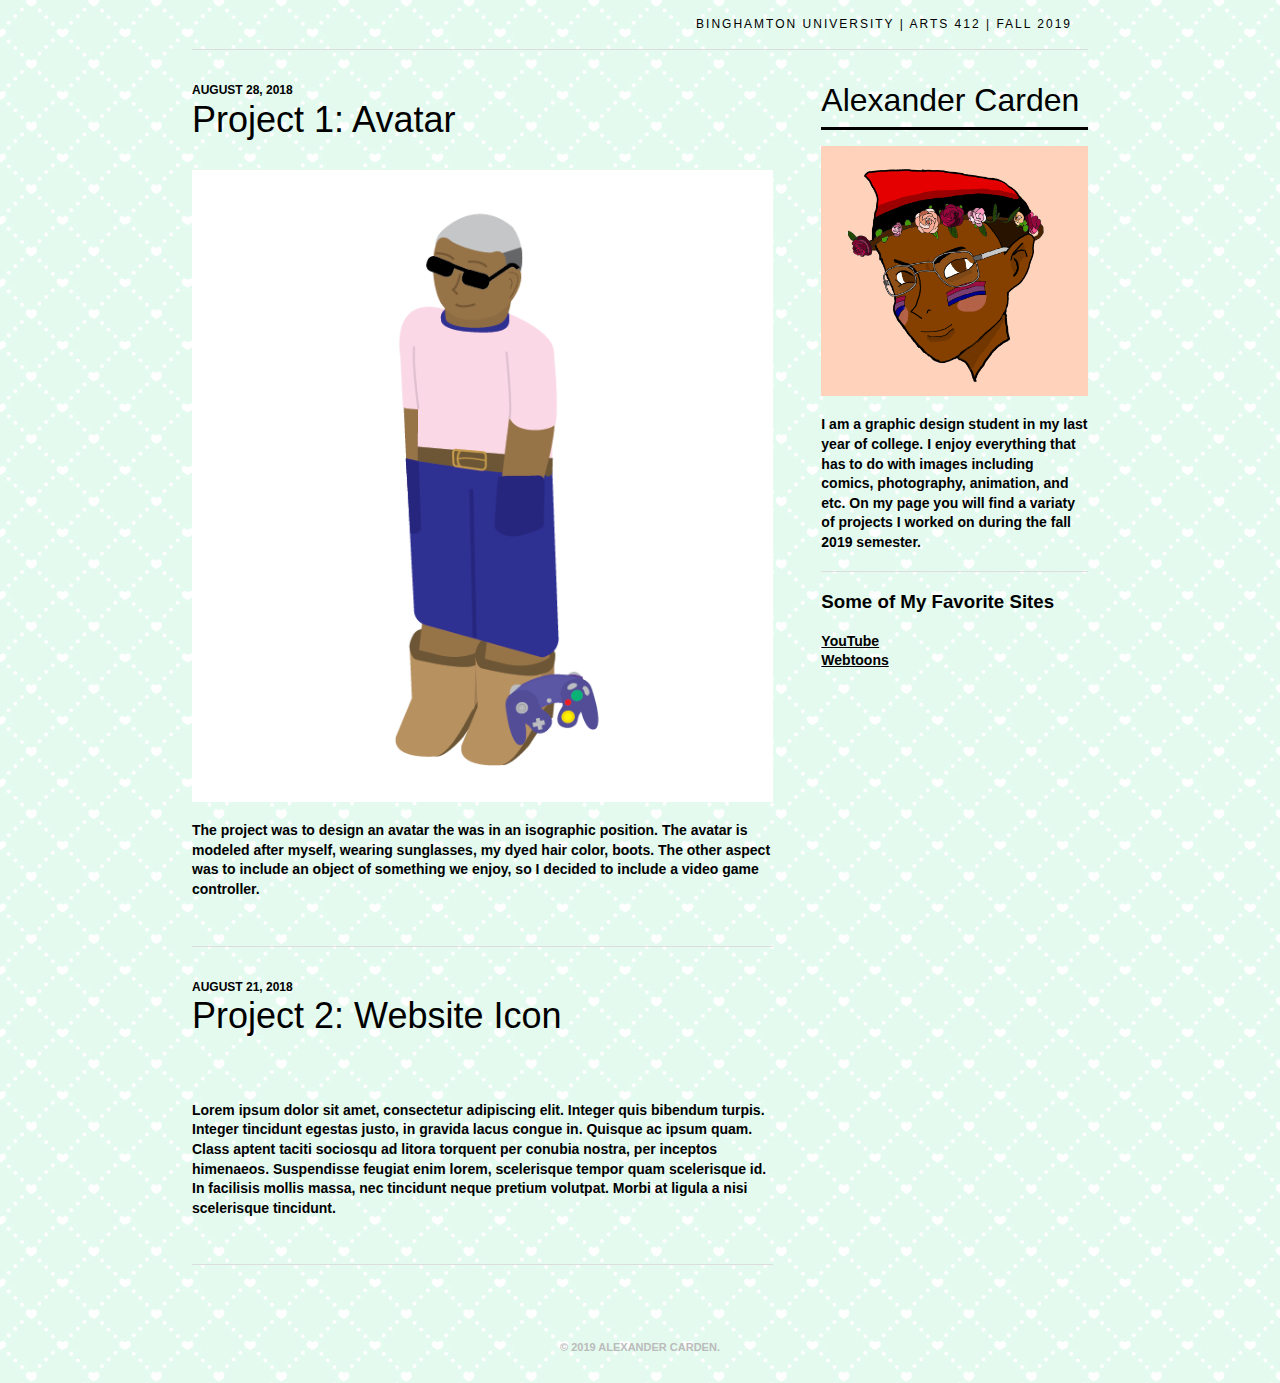
==== index.html @ 43f90147 "changes" ====
<!doctype html>
<html lang="en">
	<head>
		<meta charset="utf-8">
		<meta name="viewport" content="width=device-width,initial-scale=1.0,minimum-scale=1.0" />
		<title>Alexander Carden | Binghamton University Art & Design</title>
		<meta name="format-detection" content="telephone=no">
		<link rel="icon" type="image/png" href="BBH.jpeg"> 

		<!-- load google font -->
		<link href="https://fonts.googleapis.com/css?family=Open+Sans:300,400,400i,700|Work+Sans:400,700,900" rel="stylesheet"> 

		<link rel="stylesheet" href="css/style.css">
	</head>
	<body style="background-image:url('repeat.png');"></body>


	<body>

		<div id="wrapper">
			<div id="masthead">
				<h4><a href="http://binghamton-design.com/">Binghamton University | ARTS 412 | Fall 2019</a></h4>
			</div>
			<main>
				
				<!-- Begin Item -->
				<div class="item">
					<p class="date" style="color:black">August 28, 2018</p>
					<h2>Project 1:  Avatar</h2>
					<p><img src="Avatar.png"></p>
					<p>The project was to design an avatar the was in an isographic position.  The avatar is modeled after myself, wearing sunglasses, my dyed hair color, boots.  The other aspect was to include an object of something we enjoy, so I decided to include a video game controller. 
					</p>
				</div>
				<!-- End item -->

				<!-- Begin Item -->
				<div class="item">
					<p class="date" style="color:black">August 21, 2018</p>
					<h2>Project 2: Website Icon</h2>
					<p><img src=></p>
					<p>Lorem ipsum dolor sit amet, consectetur adipiscing elit. Integer quis bibendum turpis. Integer tincidunt egestas justo, in gravida lacus congue in. Quisque ac ipsum quam. Class aptent taciti sociosqu ad litora torquent per conubia nostra, per inceptos himenaeos. Suspendisse feugiat enim lorem, scelerisque tempor quam scelerisque id. In facilisis mollis massa, nec tincidunt neque pretium volutpat. Morbi at ligula a nisi scelerisque tincidunt.


					</p>
				</div>
				<!-- End item -->

			</main>
			<aside>
				<header>
					<h1>Alexander Carden</h1>
					<!-- or a logo image: <img src="https://via.placeholder.com/300x100?text=My+Logo" title="my logo">  -->
				</header>
				<div class="bio">
					<p><img src="BBH.jpeg"></p>
					<p>I am a graphic design student in my last year of college.  I enjoy everything that has to do with images including comics, photography, animation, and etc. On my page you will find a variaty of projects I worked on during the fall 2019 semester.

					</p>
					<h3>Some of My Favorite Sites</h3>
					<p>		
						<a href="https://www.youtube.com" target="_blank">YouTube</a><br />
						<a href="https://www.webtoons.com/en/" target="_blank">Webtoons</a>
					</p>
				</div>
			</aside>
			<footer>
			<p class="footer">© 2019 ALEXANDER CARDEN.</p>
			</footer>
		</div>

	</body>

</html>
---- css/style.css ----
#wrapper {
  display: grid;
  grid-template-columns: repeat(12, 1fr);
  /*grid-template-rows: 10vw 30vw 10vw;*/
  grid-gap: 1em;
  padding: 0 1em
}

#masthead,
footer {
  grid-column: 1 / span 12;
}

main {
  grid-column: 1 / span 8;
}

aside {
  grid-column: span 4;
}

@media (max-width: 700px) {
  
  main,
  aside {
    grid-column: 1 / span 12;
  }
  
  aside {
    order: 1;
  }
  
  main {
    order: 2;
  }

  footer {
    order: 3;
  }
  
}

body {
  margin: 0 auto;
  max-width: 960px;
}

#masthead, #footer {
 margin: 0 1em; 
}

#masthead, 
#footer,
main,
aside {
  padding: 1em;
}

body {
  font-family: 'Didot', sans-serif;
  font-weight: bolder; 

}

p {
  line-height: 1.4em;
  font-size: 14px;
 }

img {
  width: 100%;
  height: auto;
}

h1, h2, h3, h4 {
  margin-top: 0;
  font-family: 'Didot', sans-serif;
}

h4 {
  font-size: 12px;
  font-weight: 300;
  margin-bottom: 0;
  text-transform: uppercase;
  letter-spacing: 2px;
  line-height: 1.4em;
}

h1 {
  margin-bottom: 8px;
  font-weight: 300;
}

#masthead {
  border-bottom: 1px solid #dddddd;
  text-align: right;
}

#masthead h4 a {
  color: #000 !important;
  text-decoration: none;
}

header {
  border-bottom: 3px solid #000;
  margin-bottom: 1em;
}

header img {
  margin-bottom: 14px;
}

footer {
  margin-bottom: 1em;
  text-align: center;
}

p.footer {
    color: #bbbbbb;
    font-size: 11px;
  }

.item {
  border-bottom: 1px solid #dddddd;
  margin-bottom: 2em;
  padding-bottom: 2em;
}

.item h2 {
  font-weight: 300;
  font-size: 36px;
}

.item p {
  clear: both;
}

.item p.date {
  margin: 0;
  color: #bbbbbb;
  font-size: 12px;
  text-transform: uppercase;
}

.bio h3 {
  border-top: 1px solid #dddddd;
  margin-top: 1em;
  padding-top: 1em;
}

.bio p:last-child {
  margin-bottom: 0;
}

a {
  text-decoration: underline;
  color: #000000;
  transition: all 0.15s ease-in-out;
}

a:hover {
  text-decoration: none;
  color: #000000;
}

@media (max-width: 700px) {

  .hideme {
    display: none;
  }

  .bio {
    padding-bottom: 2em;
    border-bottom: 3px solid #000;
  }

  .item h2 {
    font-size: 24px;
  }

  .item p.date {
    font-size: 9px;
  }

  #wrapper {
    padding: 0 .5em
  }

#masthead, 
#footer {
  margin: 0 .5em
}

#masthead, 
#footer,
main,
aside {
    padding: 1em .5em;
  }
  
}
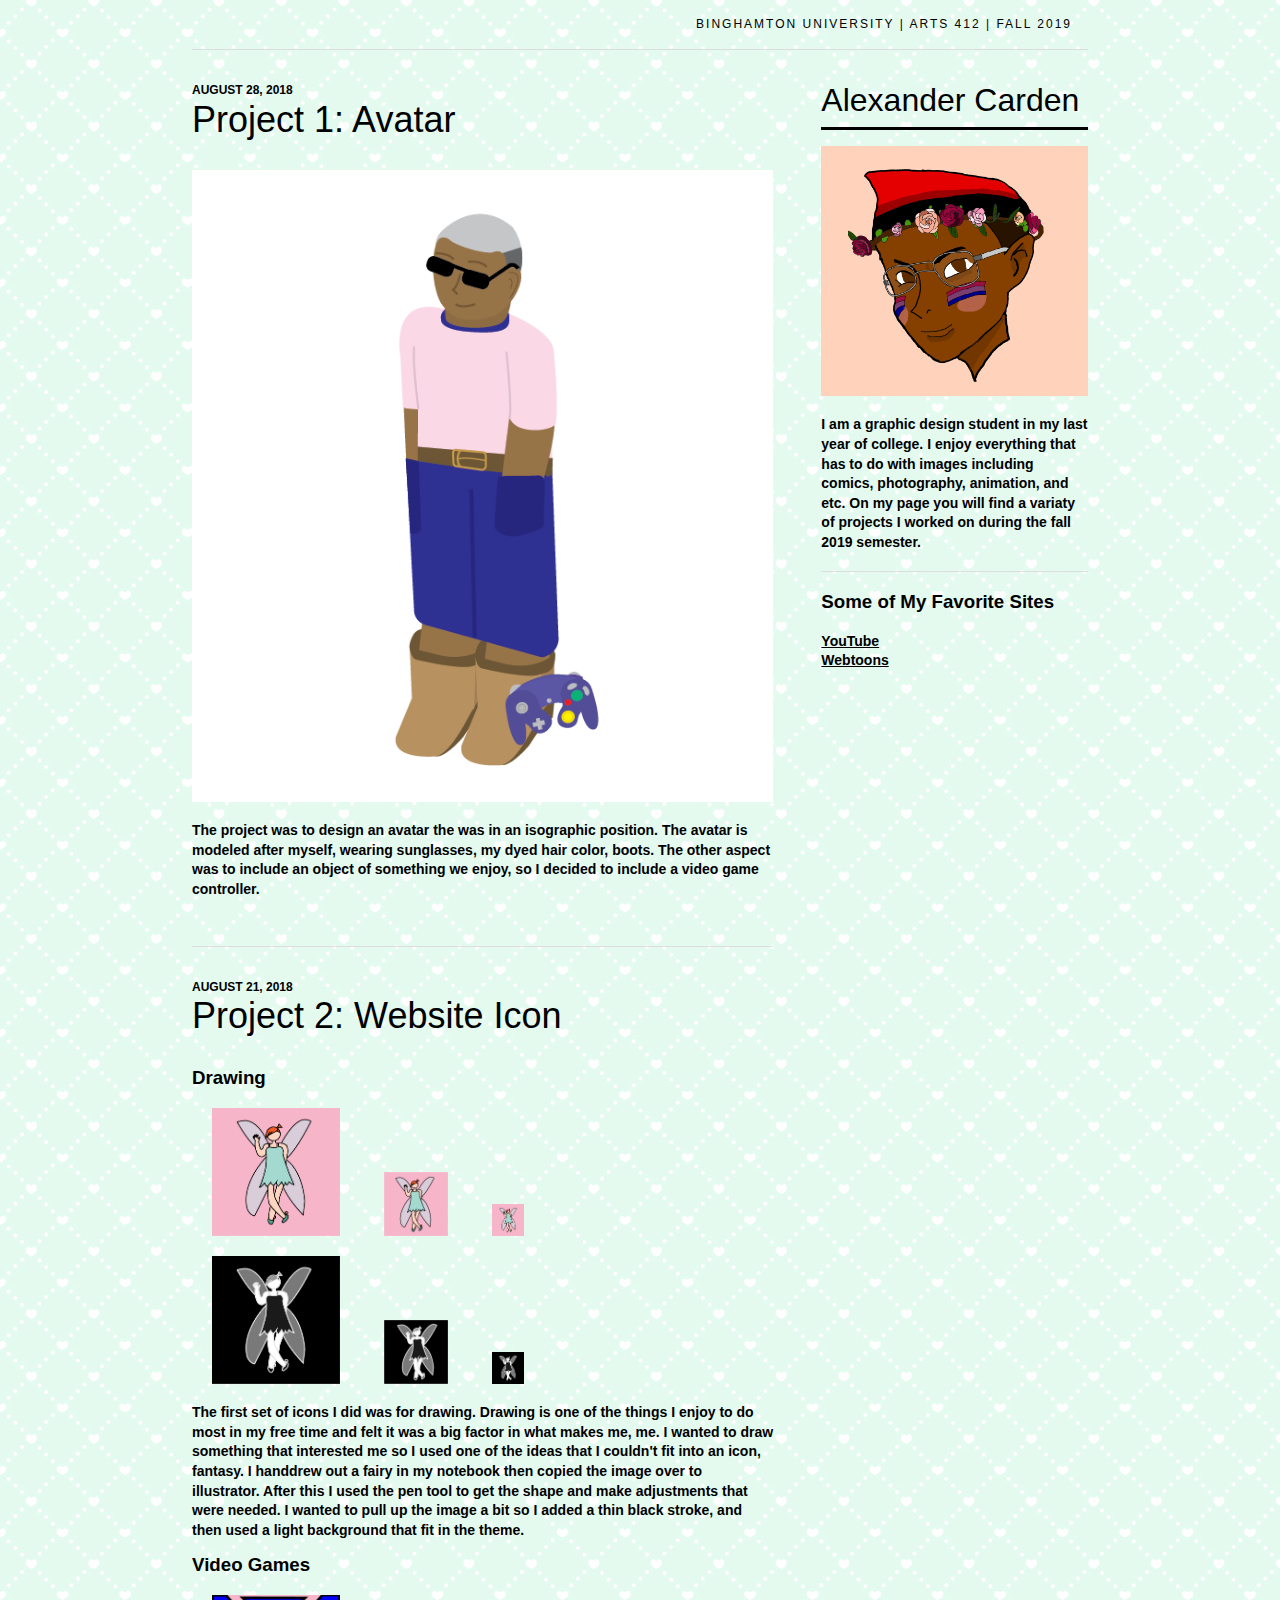
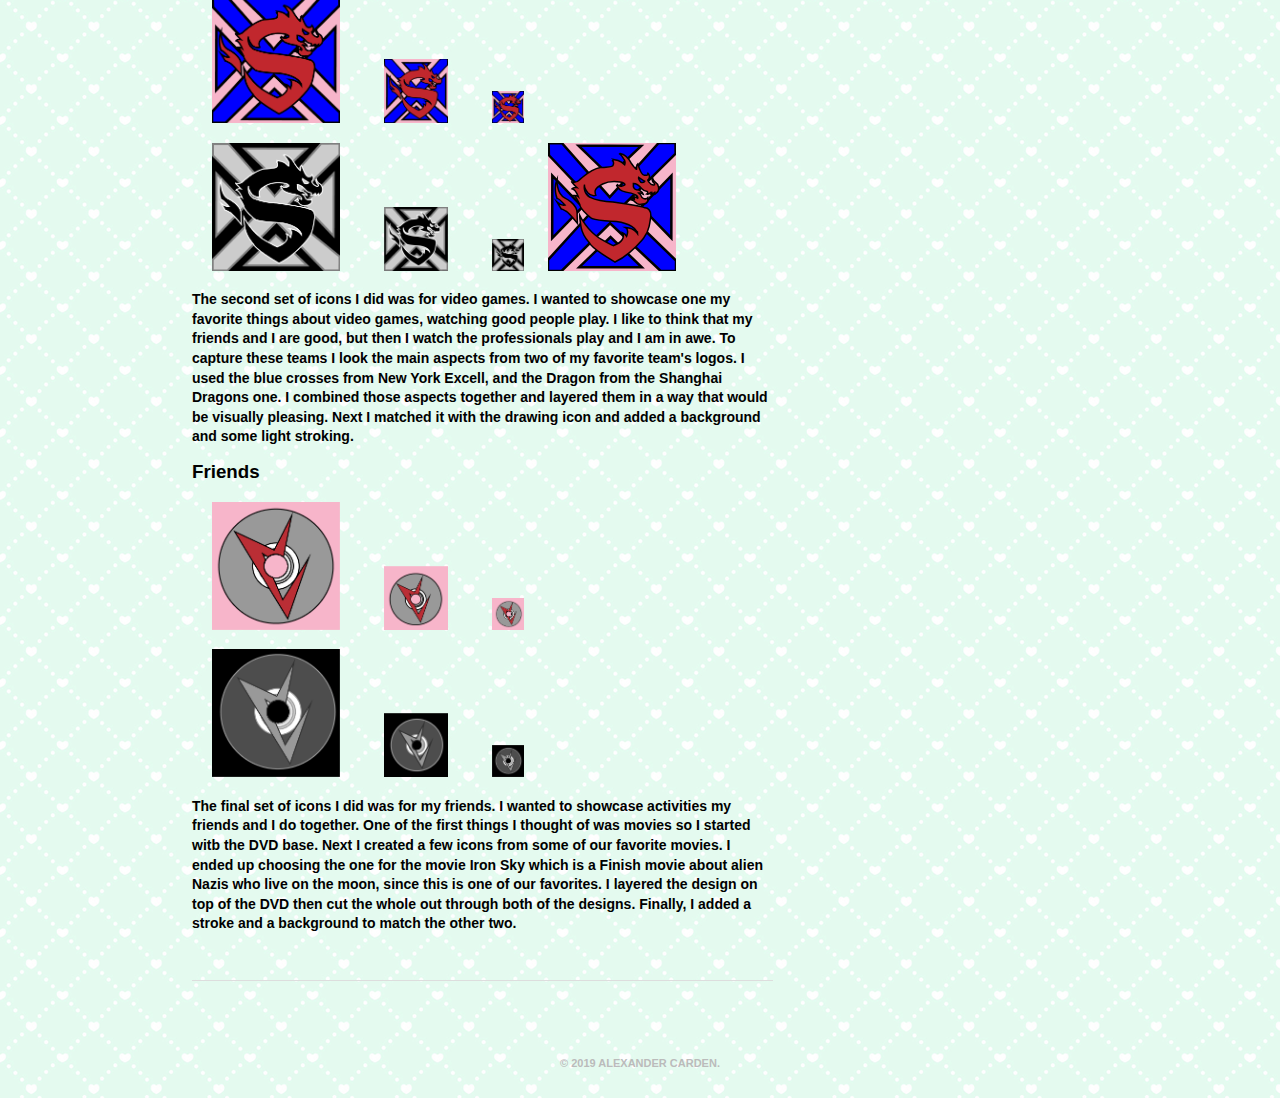
==== commit 34a96303: "Added Baseline for Icon" ====
--- a/index.html
+++ b/index.html
@@ -5,7 +5,7 @@
 		<meta name="viewport" content="width=device-width,initial-scale=1.0,minimum-scale=1.0" />
 		<title>Alexander Carden | Binghamton University Art & Design</title>
 		<meta name="format-detection" content="telephone=no">
-		<link rel="icon" type="image/png" href="BBH.jpeg"> 
+		<link rel="icon" type="image/png" href="GamingFinal-06.png"> 
 
 		<!-- load google font -->
 		<link href="https://fonts.googleapis.com/css?family=Open+Sans:300,400,400i,700|Work+Sans:400,700,900" rel="stylesheet"> 
@@ -37,8 +37,35 @@
 				<div class="item">
 					<p class="date" style="color:black">August 21, 2018</p>
 					<h2>Project 2: Website Icon</h2>
-					<p><img src=></p>
-					<p>Lorem ipsum dolor sit amet, consectetur adipiscing elit. Integer quis bibendum turpis. Integer tincidunt egestas justo, in gravida lacus congue in. Quisque ac ipsum quam. Class aptent taciti sociosqu ad litora torquent per conubia nostra, per inceptos himenaeos. Suspendisse feugiat enim lorem, scelerisque tempor quam scelerisque id. In facilisis mollis massa, nec tincidunt neque pretium volutpat. Morbi at ligula a nisi scelerisque tincidunt.
+					<h3>Drawing</h3>
+					<p><img src="Fairy-01.png" style="width:128px;height:128px;" hspace="20">
+					<img src="Fairy-02.png" style="width:64px;height:64px;" hspace="20">
+					<img src="Fairy-03.png" style="width:32px;height:32px;" hspace="20">
+					<p><img src="Fairy-04.png" style="width:128px;height:128px;" hspace="20">
+					<img src="Fairy-05.png" style="width:64px;height:64px;" hspace="20">
+					<img src="Fairy-06.png" style="width:32px;height:32px;" hspace="20">
+					<p>The first set of icons I did was for drawing.  Drawing is one of the things I enjoy to do most in my free time and felt it was a big factor in what makes me, me.  I wanted to draw something that interested me so I used one of the ideas that I couldn't fit into an icon, fantasy.  I handdrew out a fairy in my notebook then copied the image over to illustrator.  After this I used the pen tool to get the shape and make adjustments that were needed.  I wanted to pull up the image a bit so I added a thin black stroke, and then used a light background that fit in the theme.
+
+					<h3>Video Games</h3>
+					<p><img src="GamingFinal-01.png" style="width:128px;height:128px;" hspace="20">
+					<img src="GamingFinal-02.png" style="width:64px;height:64px;" hspace="20">
+					<img src="GamingFinal-03.png" style="width:32px;height:32px;" hspace="20">
+					<p><img src="GamingFinal-04.png" style="width:128px;height:128px;" hspace="20">
+					<img src="GamingFinal-05.png" style="width:64px;height:64px;" hspace="20">
+					<img src="GamingFinal-06.png" style="width:32px;height:32px;" hspace="20">
+					<img src="GamingFinal.svg" style="width:128px;height:128px;">
+					<p>The second set of icons I did was for video games.  I wanted to showcase one my favorite things about video games, watching good people play.  I like to think that my friends and I are good, but then I watch the professionals play and I am in awe.  To capture these teams I look the main aspects from two of my favorite team's logos.  I used the blue crosses from New York Excell, and the Dragon from the Shanghai Dragons one.  I combined those aspects together and layered them in a way that would be visually pleasing. Next I matched it with the drawing icon and added a background and some light stroking.
+
+					
+						
+ 					<h3>Friends</h3>
+					<p><img src="DvD-01.png" style="width:128px;height:128px;" hspace="20">
+					<img src="DvD-02.png" style="width:64px;height:64px;" hspace="20">
+					<img src="DvD-03.png" style="width:32px;height:32px;" hspace="20">
+					<p><img src="DvD-04.png" style="width:128px;height:128px;" hspace="20">
+					<img src="DvD-05.png" style="width:64px;height:64px;" hspace="20">
+					<img src="DvD-06.png" style="width:32px;height:32px;" hspace="20">
+					<p>The final set of icons I did was for my friends.  I wanted to showcase activities my friends and I do together.  One of the first things I thought of was movies so I started witb the DVD base.  Next I created a few icons from some of our favorite movies.  I ended up choosing the one for the movie Iron Sky which is a Finish movie about alien Nazis who live on the moon, since this is one of our favorites.  I layered the design on top of the DVD then cut the whole out through both of the designs.  Finally,  I added a stroke and a background to match the other two.
 
 
 					</p>
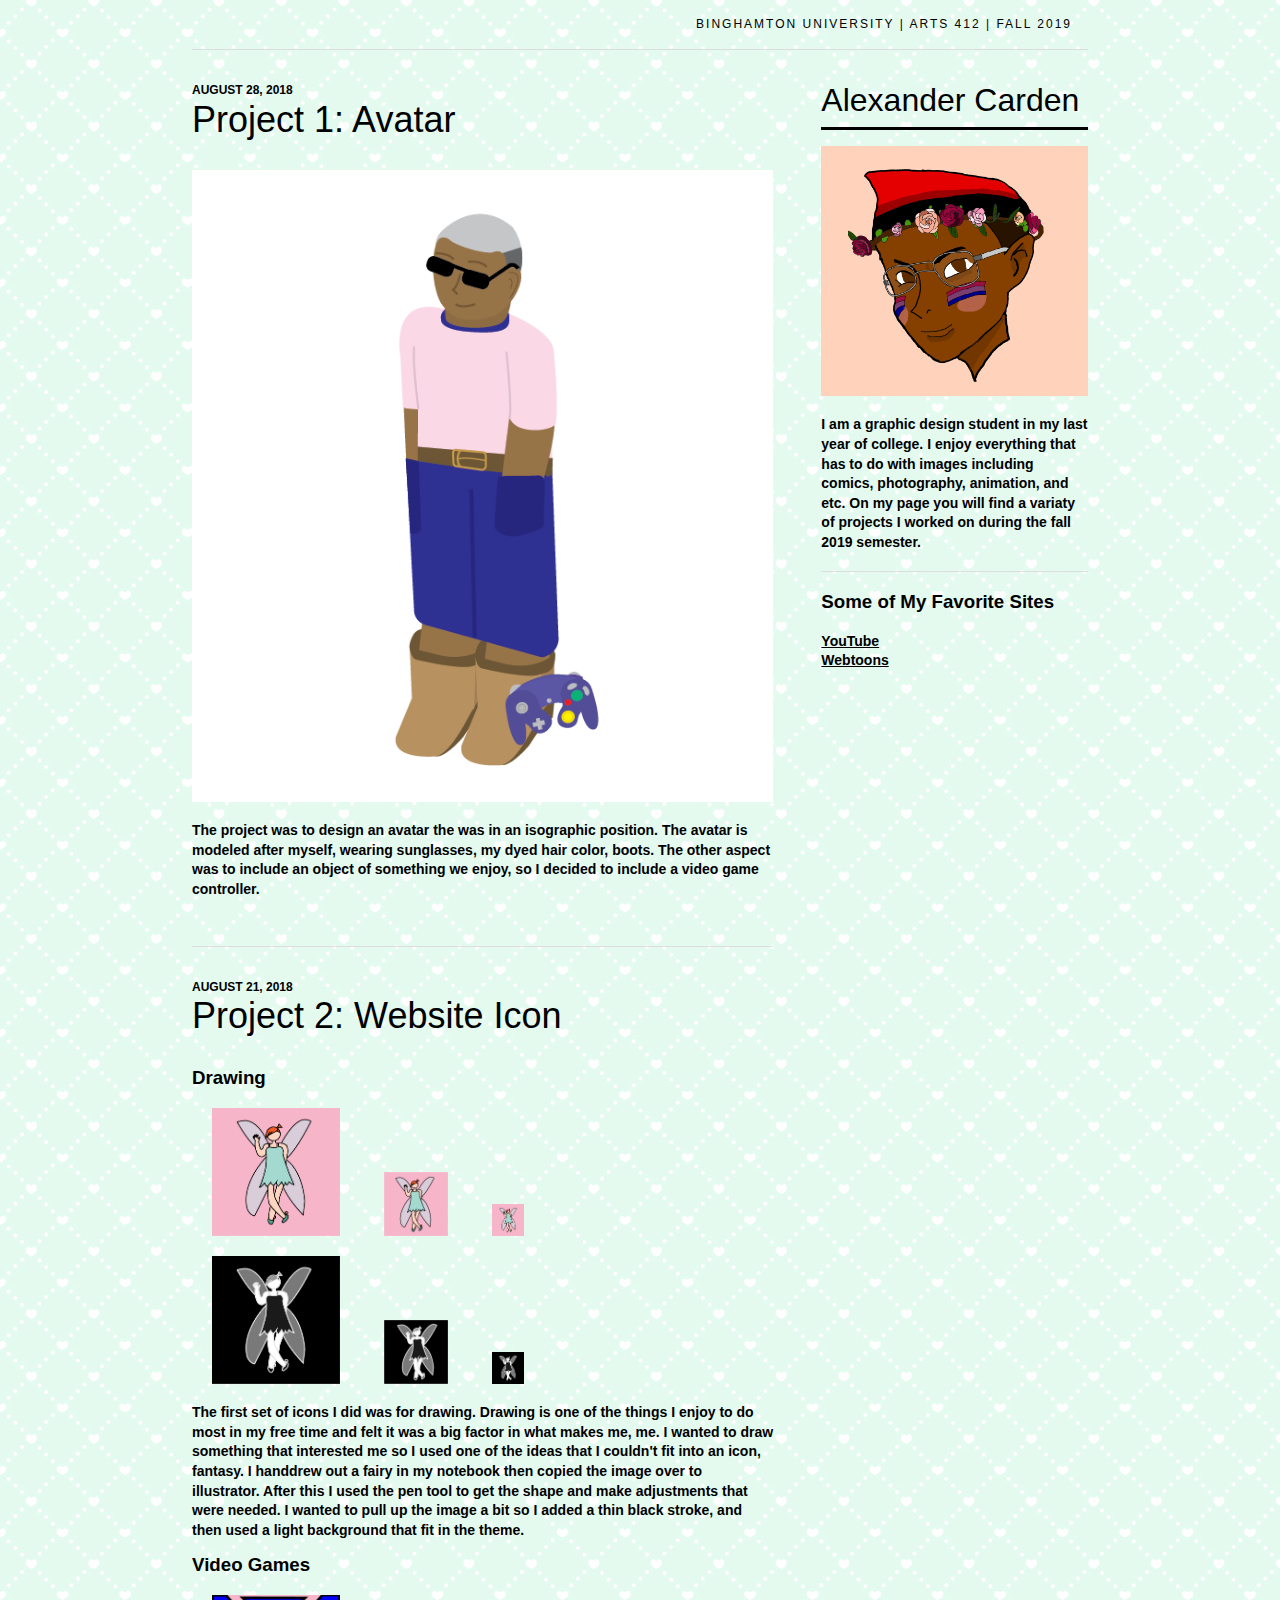
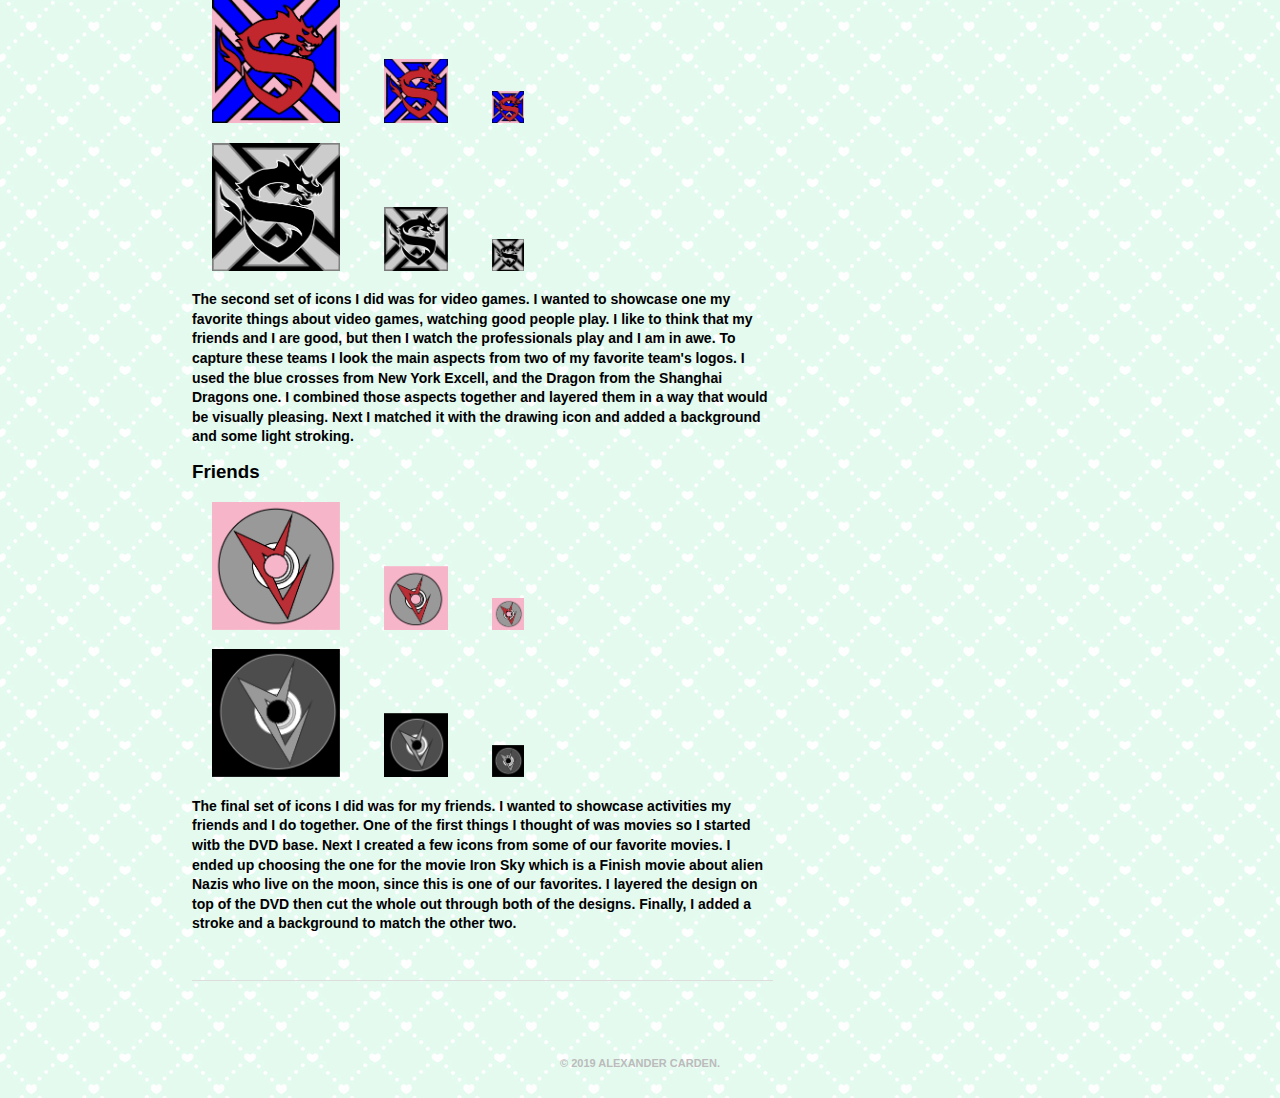
==== commit b24cbdb2: "SVG gone" ====
--- a/index.html
+++ b/index.html
@@ -53,7 +53,7 @@
 					<p><img src="GamingFinal-04.png" style="width:128px;height:128px;" hspace="20">
 					<img src="GamingFinal-05.png" style="width:64px;height:64px;" hspace="20">
 					<img src="GamingFinal-06.png" style="width:32px;height:32px;" hspace="20">
-					<img src="GamingFinal.svg" style="width:128px;height:128px;">
+					<!---- <img src="GamingFinal.svg" style="width:128px;height:128px;"> ---->
 					<p>The second set of icons I did was for video games.  I wanted to showcase one my favorite things about video games, watching good people play.  I like to think that my friends and I are good, but then I watch the professionals play and I am in awe.  To capture these teams I look the main aspects from two of my favorite team's logos.  I used the blue crosses from New York Excell, and the Dragon from the Shanghai Dragons one.  I combined those aspects together and layered them in a way that would be visually pleasing. Next I matched it with the drawing icon and added a background and some light stroking.
 
 					
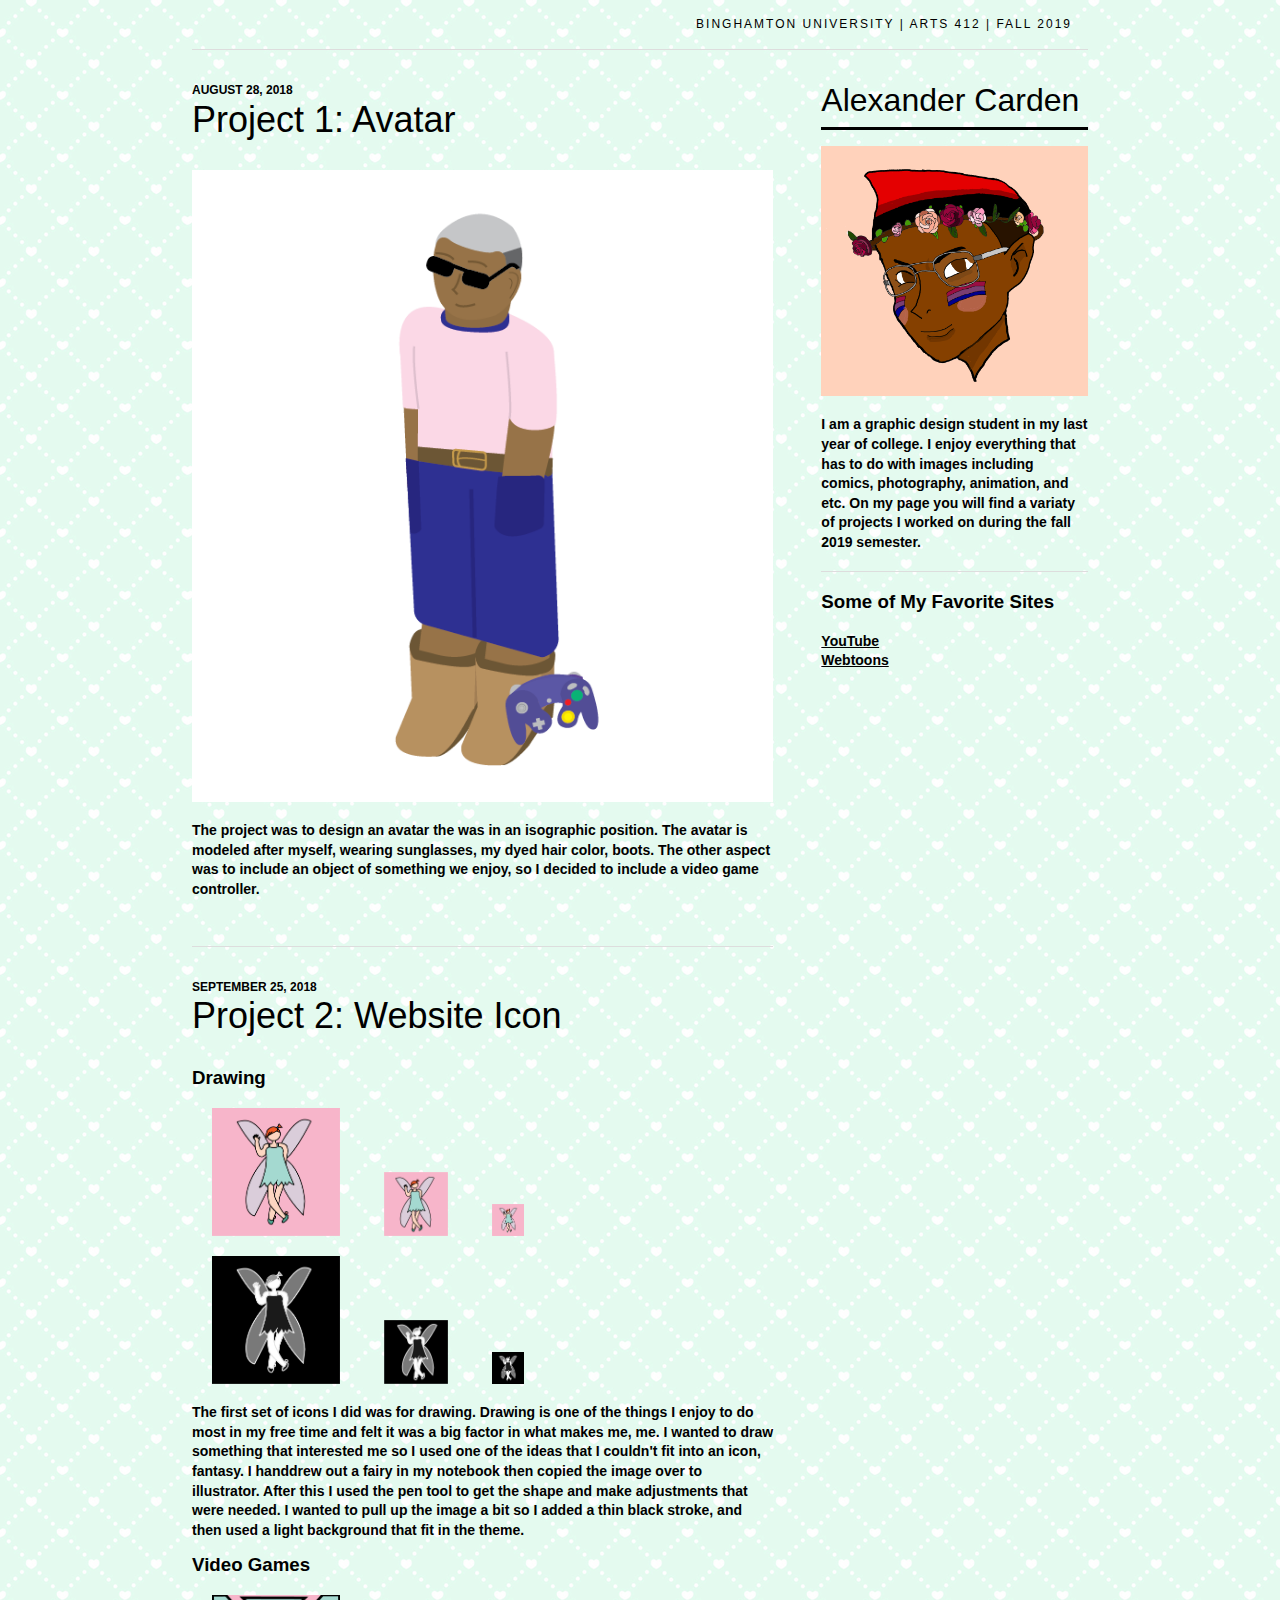
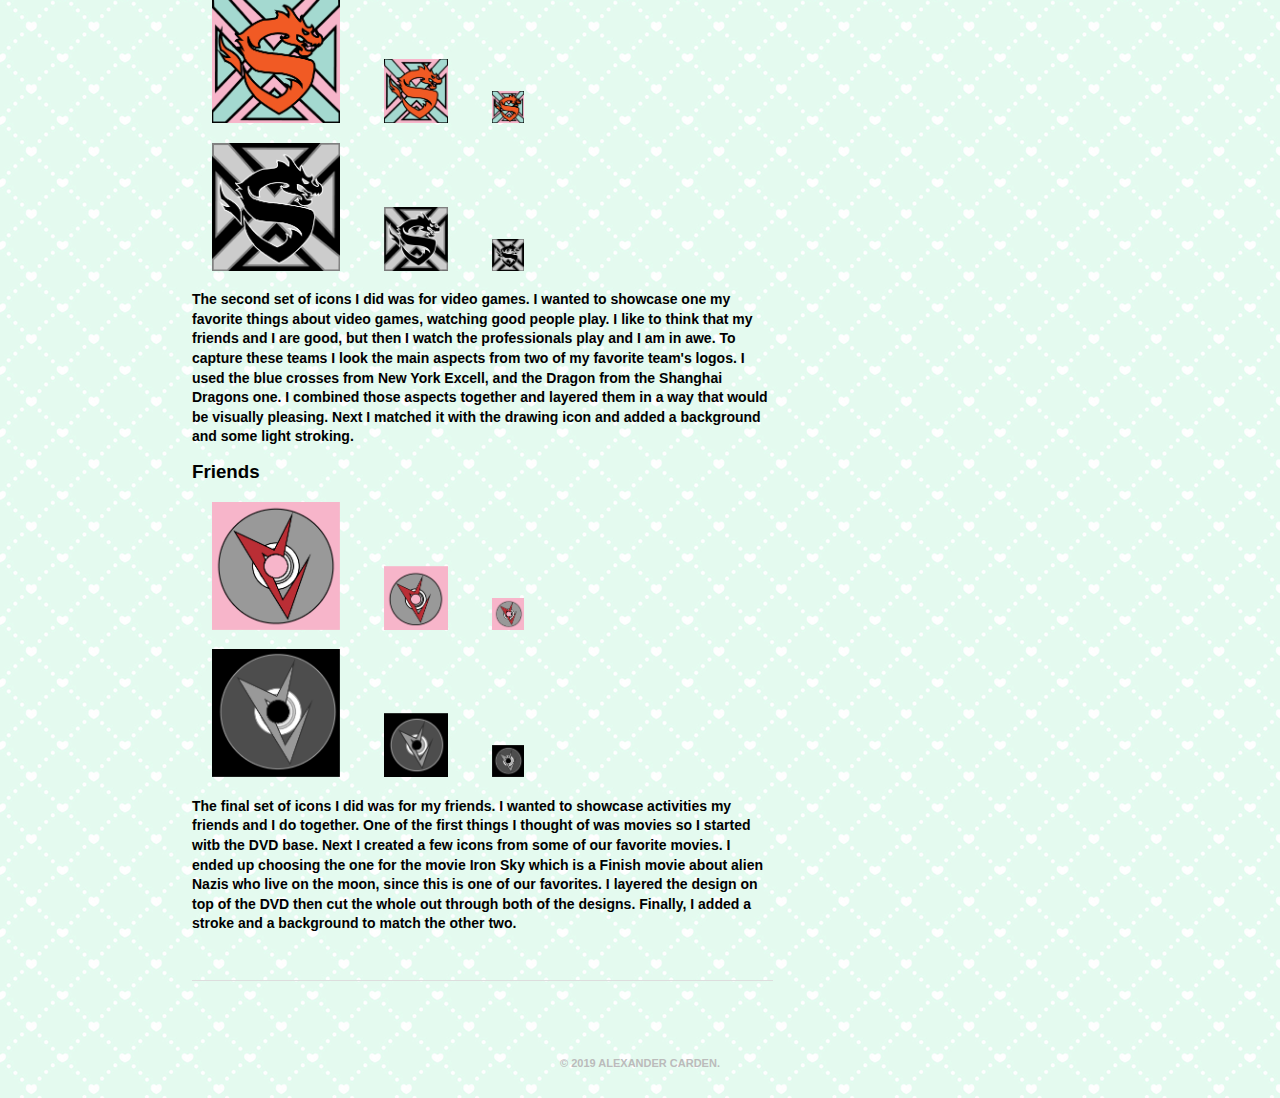
==== commit a7c1a21e: "Color update" ====
--- a/index.html
+++ b/index.html
@@ -35,7 +35,7 @@
 
 				<!-- Begin Item -->
 				<div class="item">
-					<p class="date" style="color:black">August 21, 2018</p>
+					<p class="date" style="color:black">September 25, 2018</p>
 					<h2>Project 2: Website Icon</h2>
 					<h3>Drawing</h3>
 					<p><img src="Fairy-01.png" style="width:128px;height:128px;" hspace="20">
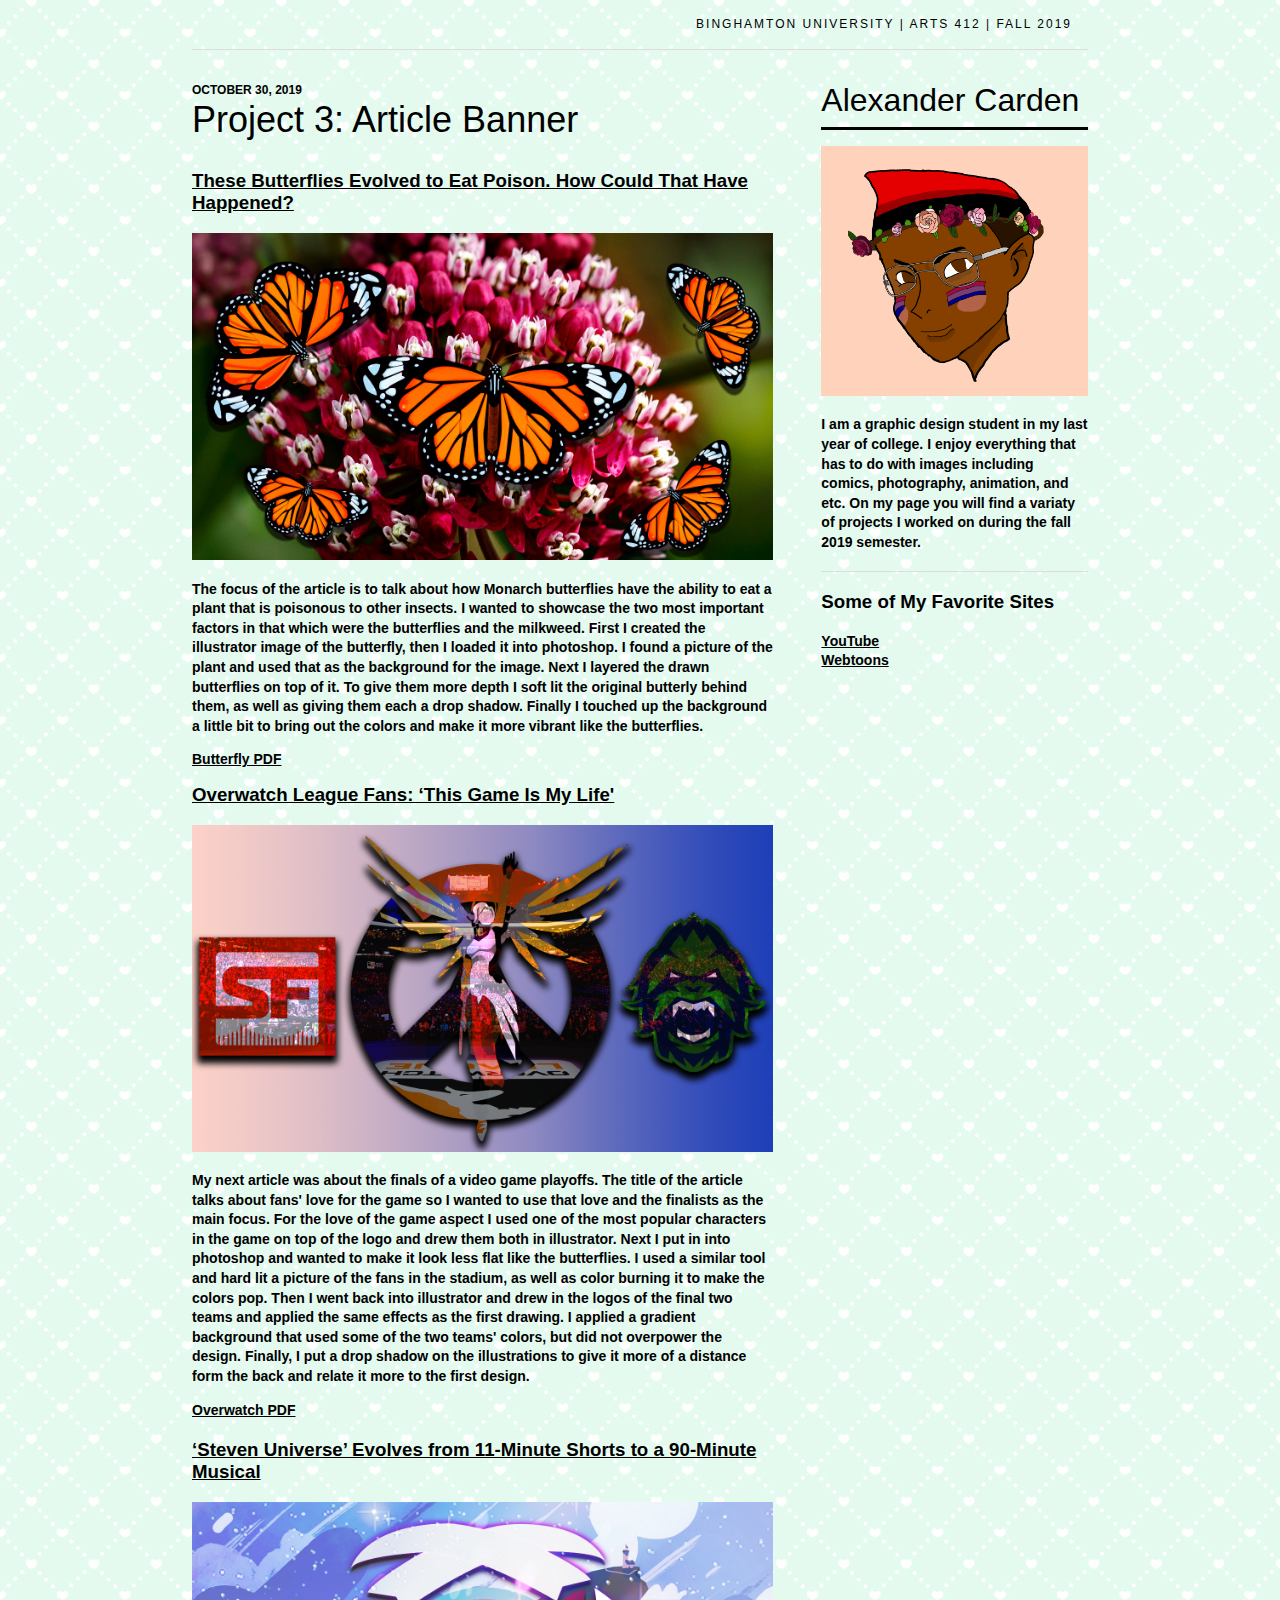
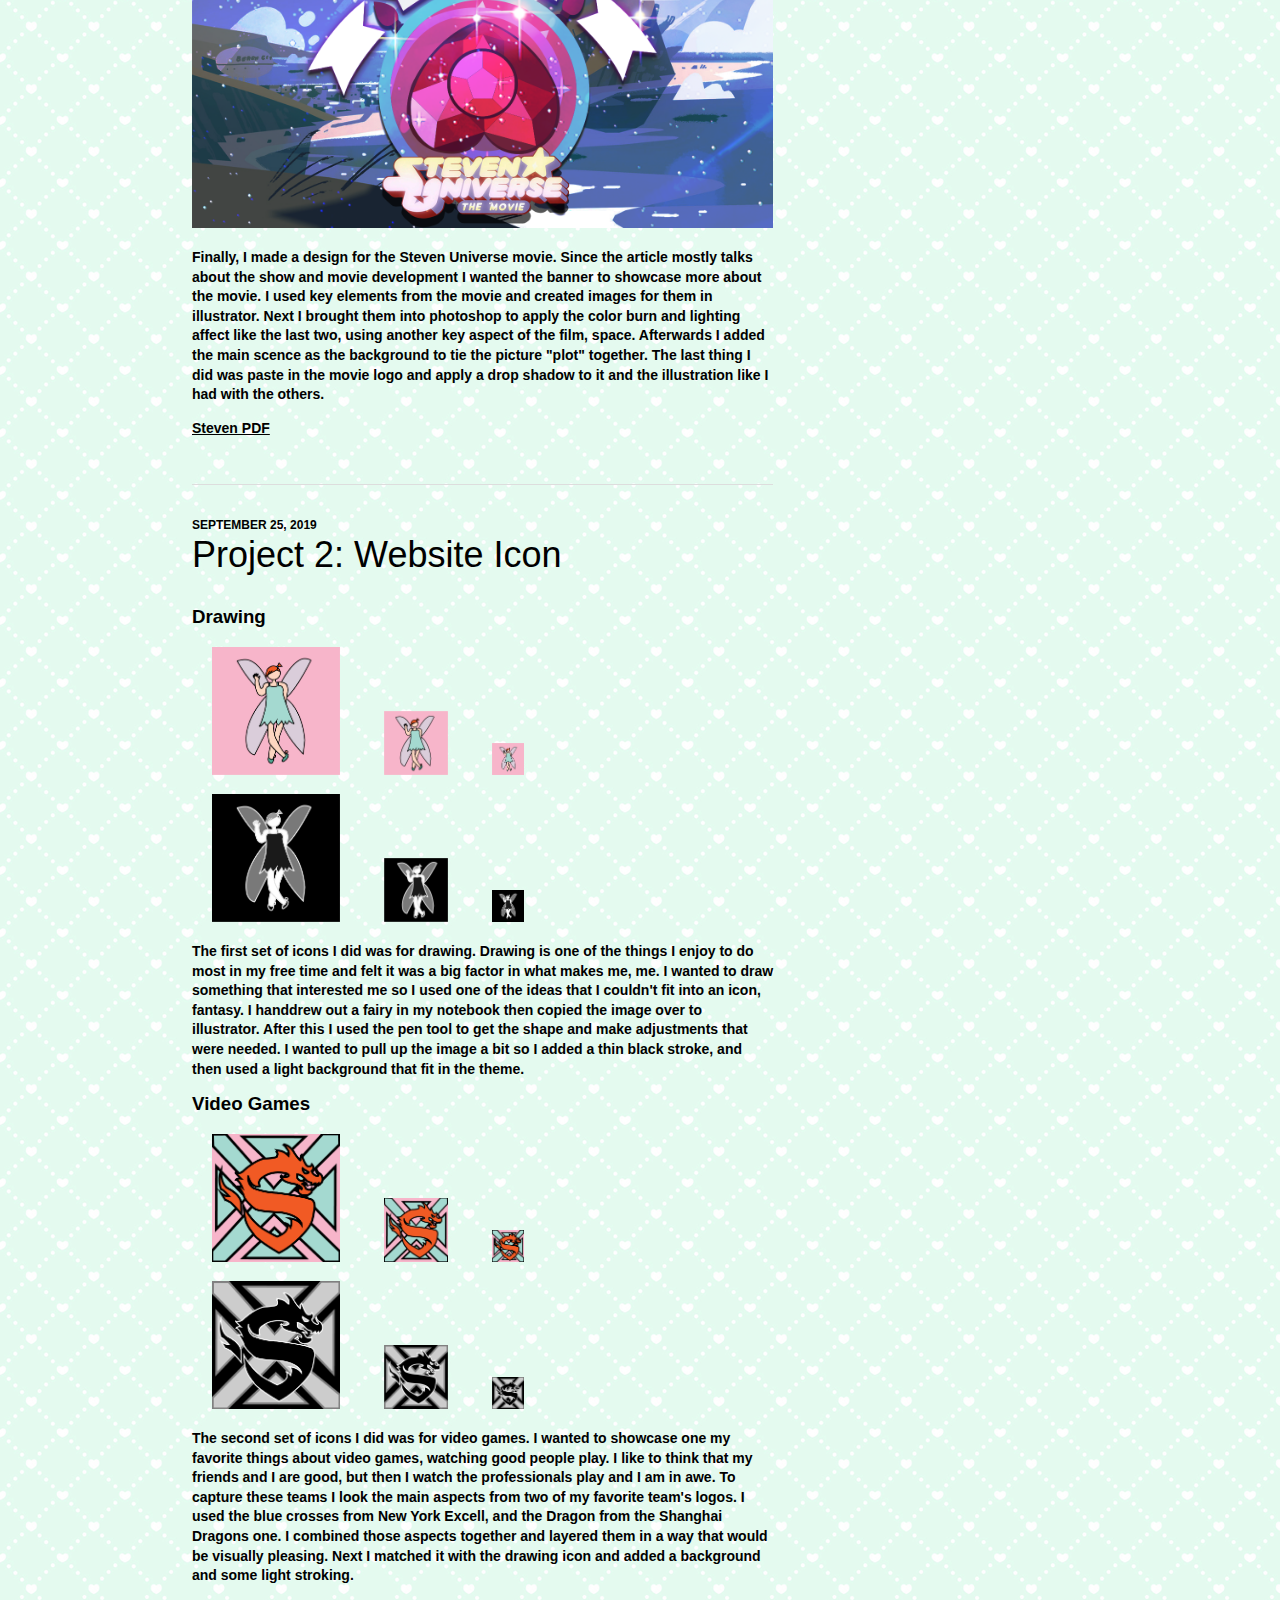
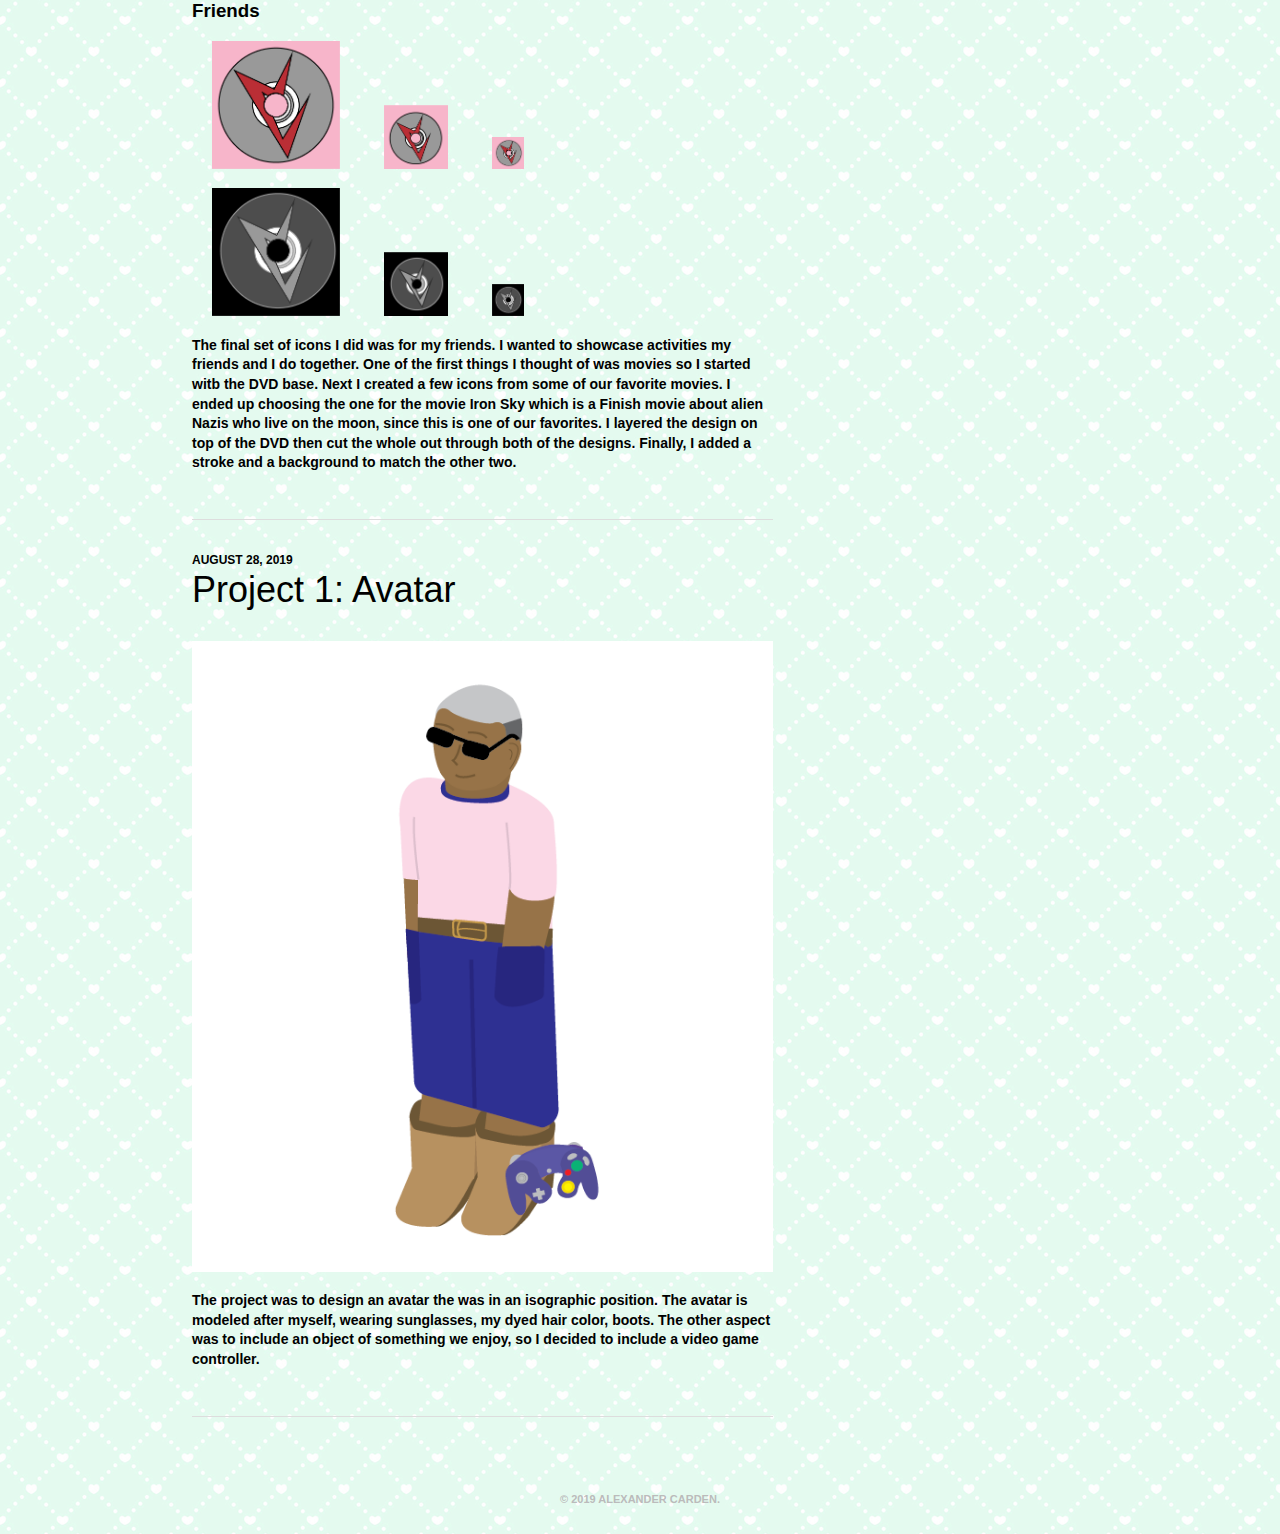
==== commit cbb0c9f9: "Organization and P3" ====
--- a/index.html
+++ b/index.html
@@ -25,17 +25,34 @@
 				
 				<!-- Begin Item -->
 				<div class="item">
-					<p class="date" style="color:black">August 28, 2018</p>
-					<h2>Project 1:  Avatar</h2>
-					<p><img src="Avatar.png"></p>
-					<p>The project was to design an avatar the was in an isographic position.  The avatar is modeled after myself, wearing sunglasses, my dyed hair color, boots.  The other aspect was to include an object of something we enjoy, so I decided to include a video game controller. 
-					</p>
+					<p class="date" style="color:black">October 30, 2019</p>
+					<h2>Project 3:  Article Banner</h2>
+					<h3><a href="https://www.nytimes.com/2019/10/02/science/monarch-butterflies-milkweed.html?searchResultPosition=1" target="_blank">These Butterflies Evolved to Eat Poison. How Could That Have Happened?</a><br /></h3>
+						<p><img src="Butterflies.png"></p>
+						<p>The focus of the article is to talk about how Monarch butterflies have the ability to eat a plant that is poisonous to other insects.  I wanted to showcase the two most important factors in that which were the butterflies and the milkweed.  First I created the illustrator image of the butterfly, then I loaded it into photoshop.  I found a picture of the plant and used that as the background for the image.  Next I layered the drawn butterflies on top of it.  To give them more depth I soft lit the original butterly behind them, as well as giving them each a drop shadow.  Finally I touched up the background a little bit to bring out the colors and make it more vibrant like the butterflies.
+						</p>
+						<p><a href="articles/Butterfly Article.pdf" target="_blank">Butterfly PDF</a></p>
+
+					<h3><a href="https://www.nytimes.com/2019/10/01/business/overwatch-fan-base.html?searchResultPosition=5" target="_blank">Overwatch League Fans: ‘This Game Is My Life'</a><br /></h3>
+						<p><img src="Ow.png"></p>
+						<p>My next article was about the finals of a video game playoffs.  The title of the article talks about fans' love for the game so I wanted to use that love and the finalists as the main focus.  For the love of the game aspect I used one of the most popular characters in the game on top of the logo and drew them both in illustrator.  Next I put in into photoshop and wanted to make it look less flat like the butterflies.  I used a similar tool and hard lit a picture of the fans in the stadium, as well as color burning it to make the colors pop.  Then I went back into illustrator and drew in the logos of the final two teams and applied the same effects as the first drawing.  I applied a gradient background that used some of the two teams' colors, but did not overpower the design. Finally, I put a drop shadow on the illustrations to give it more of a distance form the back and relate it more to the first design.
+						</p>
+						<p><a href="articles/Overwatch Article.pdf" target="_blank">Overwatch PDF</a></p>
+
+					<h3></h3>
+					<h3><a href="https://www.nytimes.com/2019/09/01/arts/television/steven-universe-evolves-from-11-minute-shorts-to-a-90-minute-musical.html?searchResultPosition=5" target="_blank">‘Steven Universe’ Evolves from 11-Minute Shorts to a 90-Minute Musical</a><br /></h3>
+						<p><img src="Steven2.png"></p>
+						<p>Finally, I made a design for the Steven Universe movie.  Since the article mostly talks about the show and movie development I wanted the banner to showcase more about the movie.  I used key elements from the movie and created images for them in illustrator.  Next I brought them into photoshop to apply the color burn and lighting affect like the last two, using another key aspect of the film, space.  Afterwards I added the main scence as the background to tie the picture "plot" together.  The last thing I did was paste in the movie logo and apply a drop shadow to it and the illustration like I had with the others.  
+						</p>
+						<p><a href="articles/Steven Article.pdf" target="_blank">Steven PDF</a></p>
+
 				</div>
 				<!-- End item -->
 
+
 				<!-- Begin Item -->
 				<div class="item">
-					<p class="date" style="color:black">September 25, 2018</p>
+					<p class="date" style="color:black">September 25, 2019</p>
 					<h2>Project 2: Website Icon</h2>
 					<h3>Drawing</h3>
 					<p><img src="Fairy-01.png" style="width:128px;height:128px;" hspace="20">
@@ -71,6 +88,16 @@
 					</p>
 				</div>
 				<!-- End item -->
+				
+					<!-- Begin Item -->
+				<div class="item">
+					<p class="date" style="color:black">August 28, 2019</p>
+					<h2>Project 1:  Avatar</h2>
+					<p><img src="Avatar.png"></p>
+					<p>The project was to design an avatar the was in an isographic position.  The avatar is modeled after myself, wearing sunglasses, my dyed hair color, boots.  The other aspect was to include an object of something we enjoy, so I decided to include a video game controller. 
+					</p>
+				</div>
+				<!-- End item -->
 
 			</main>
 			<aside>
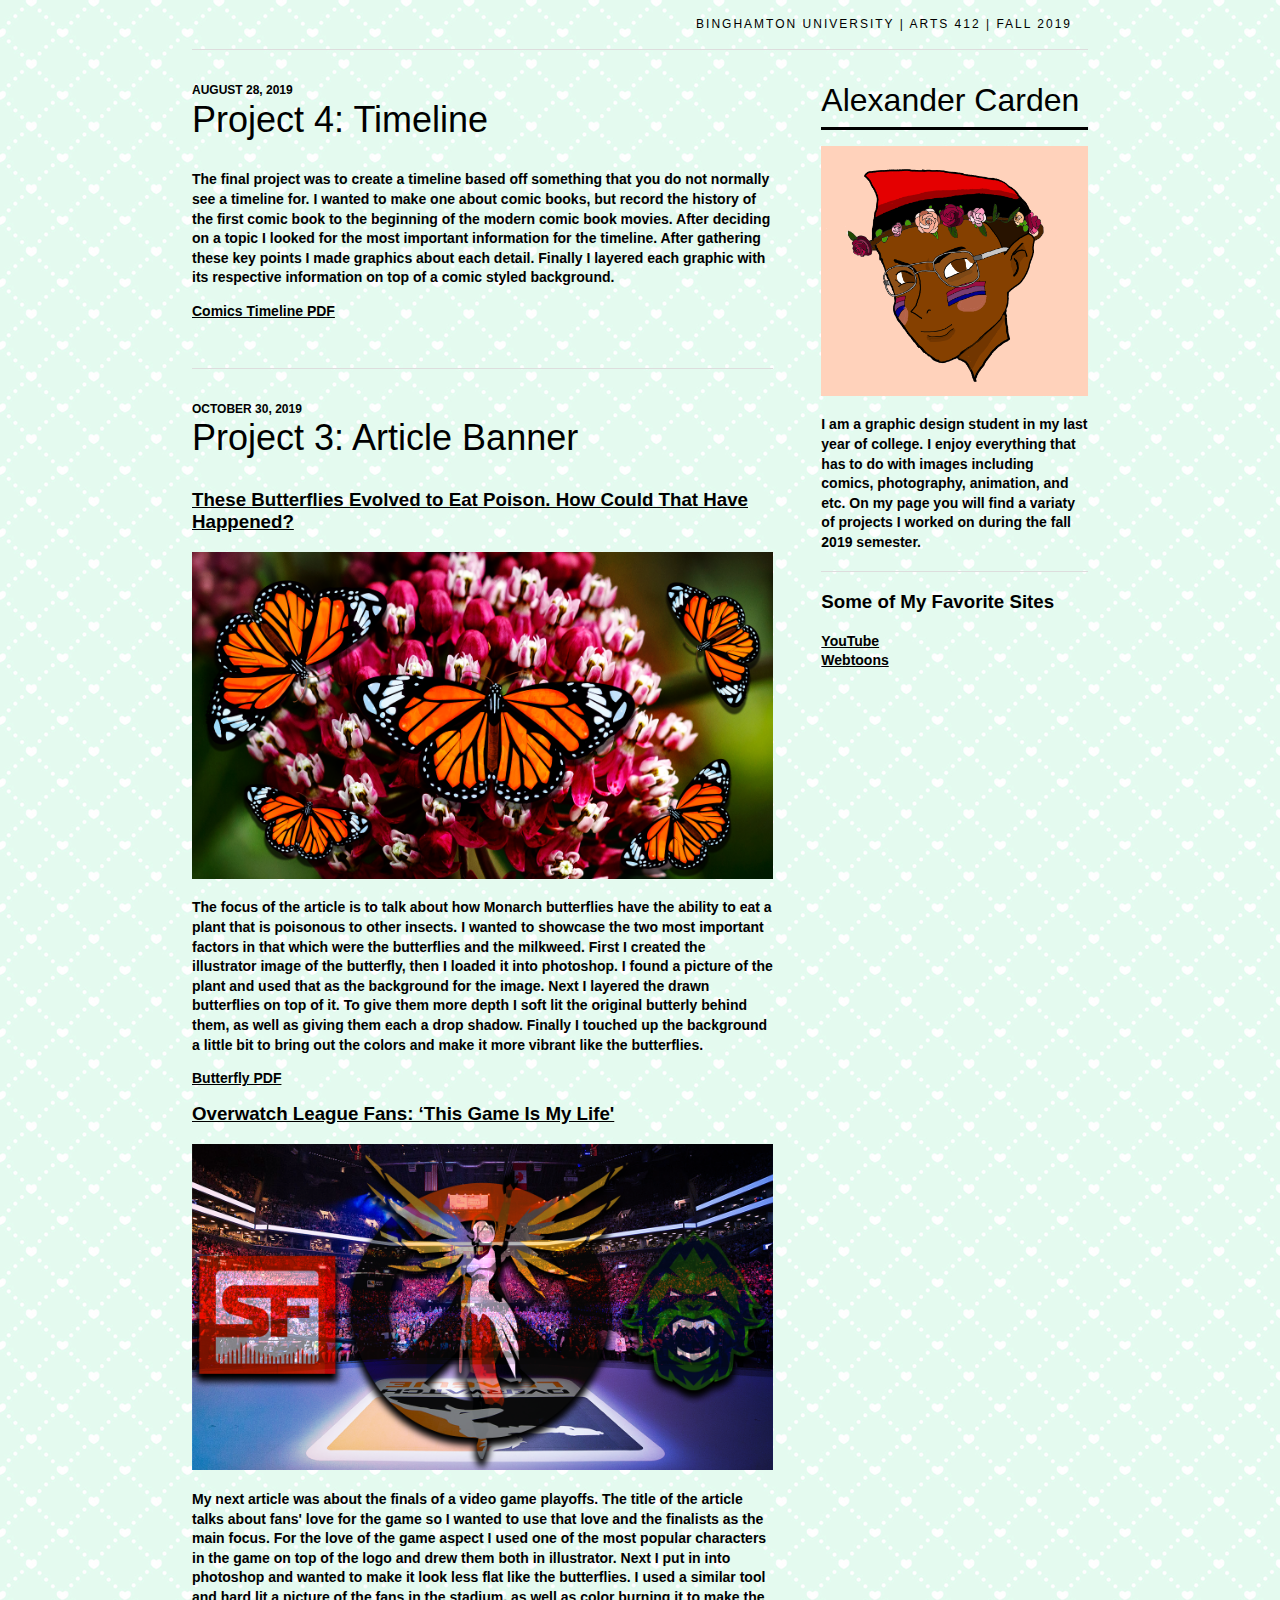
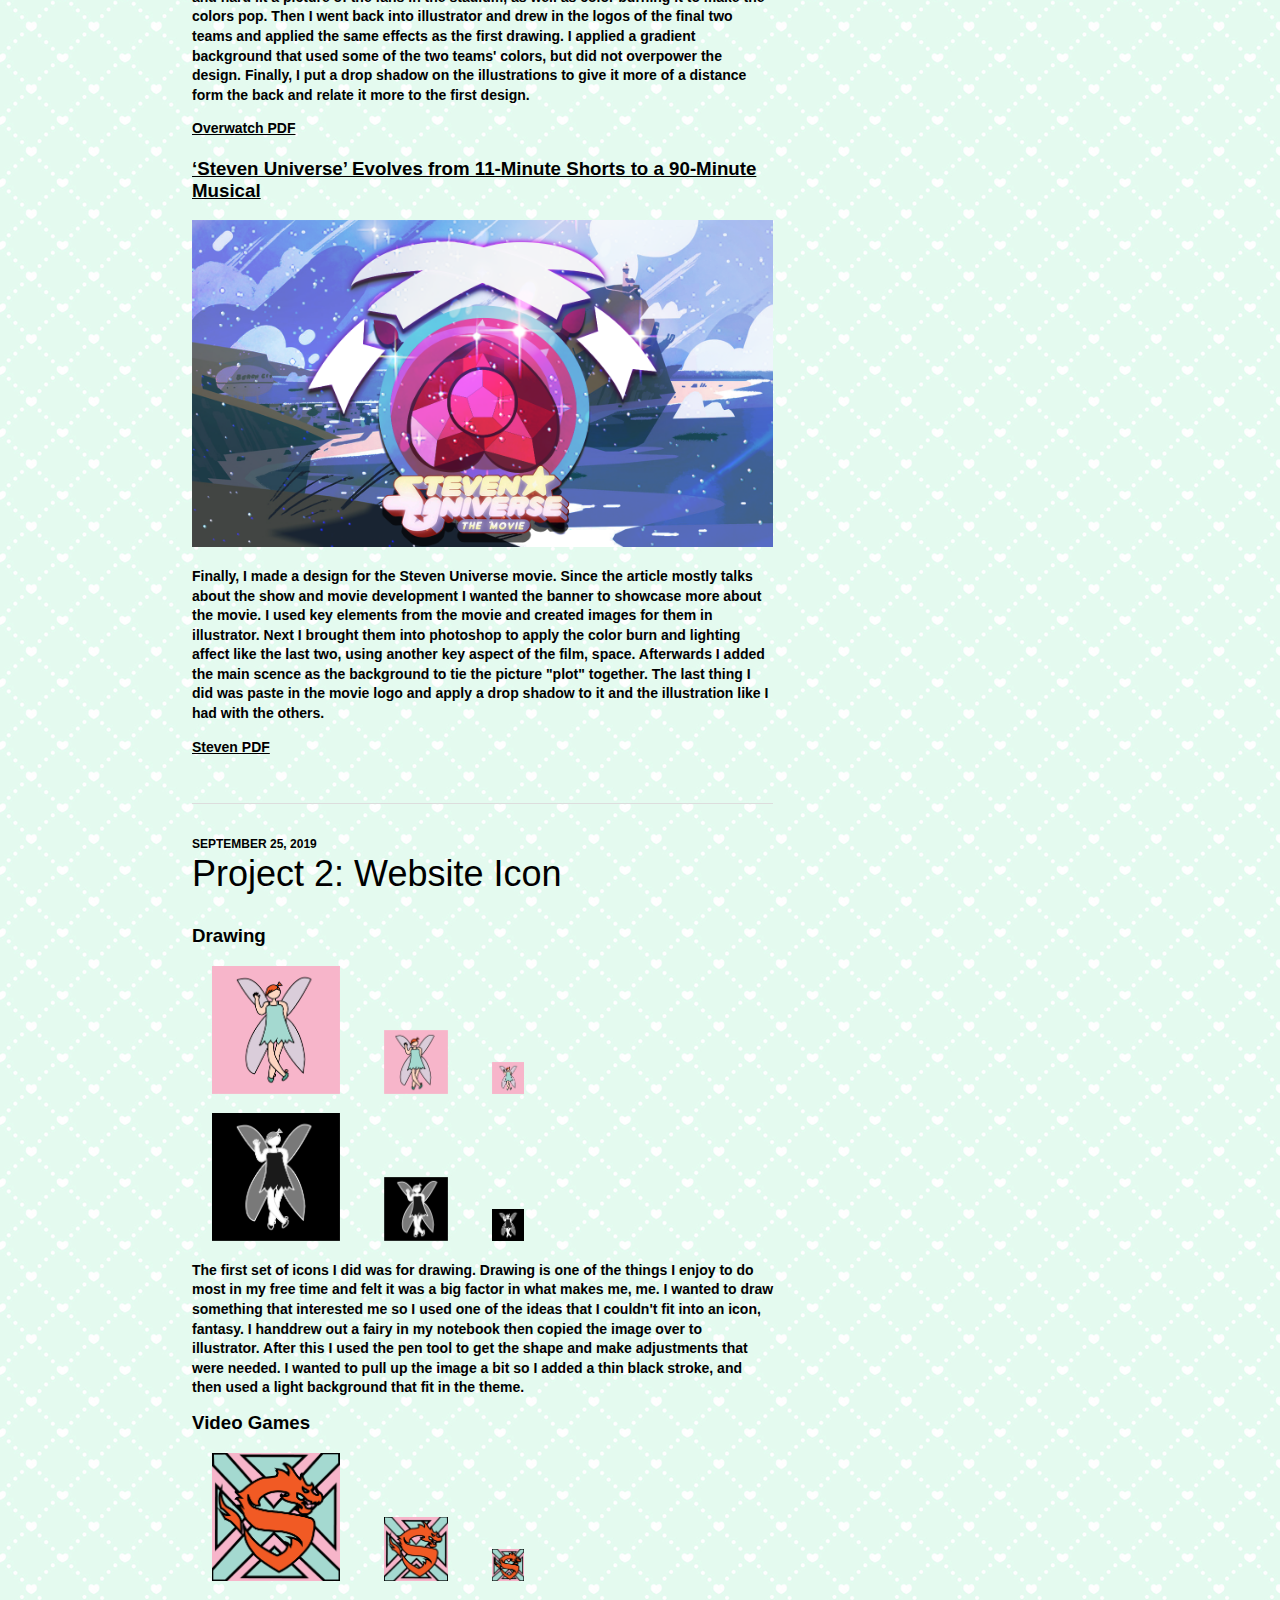
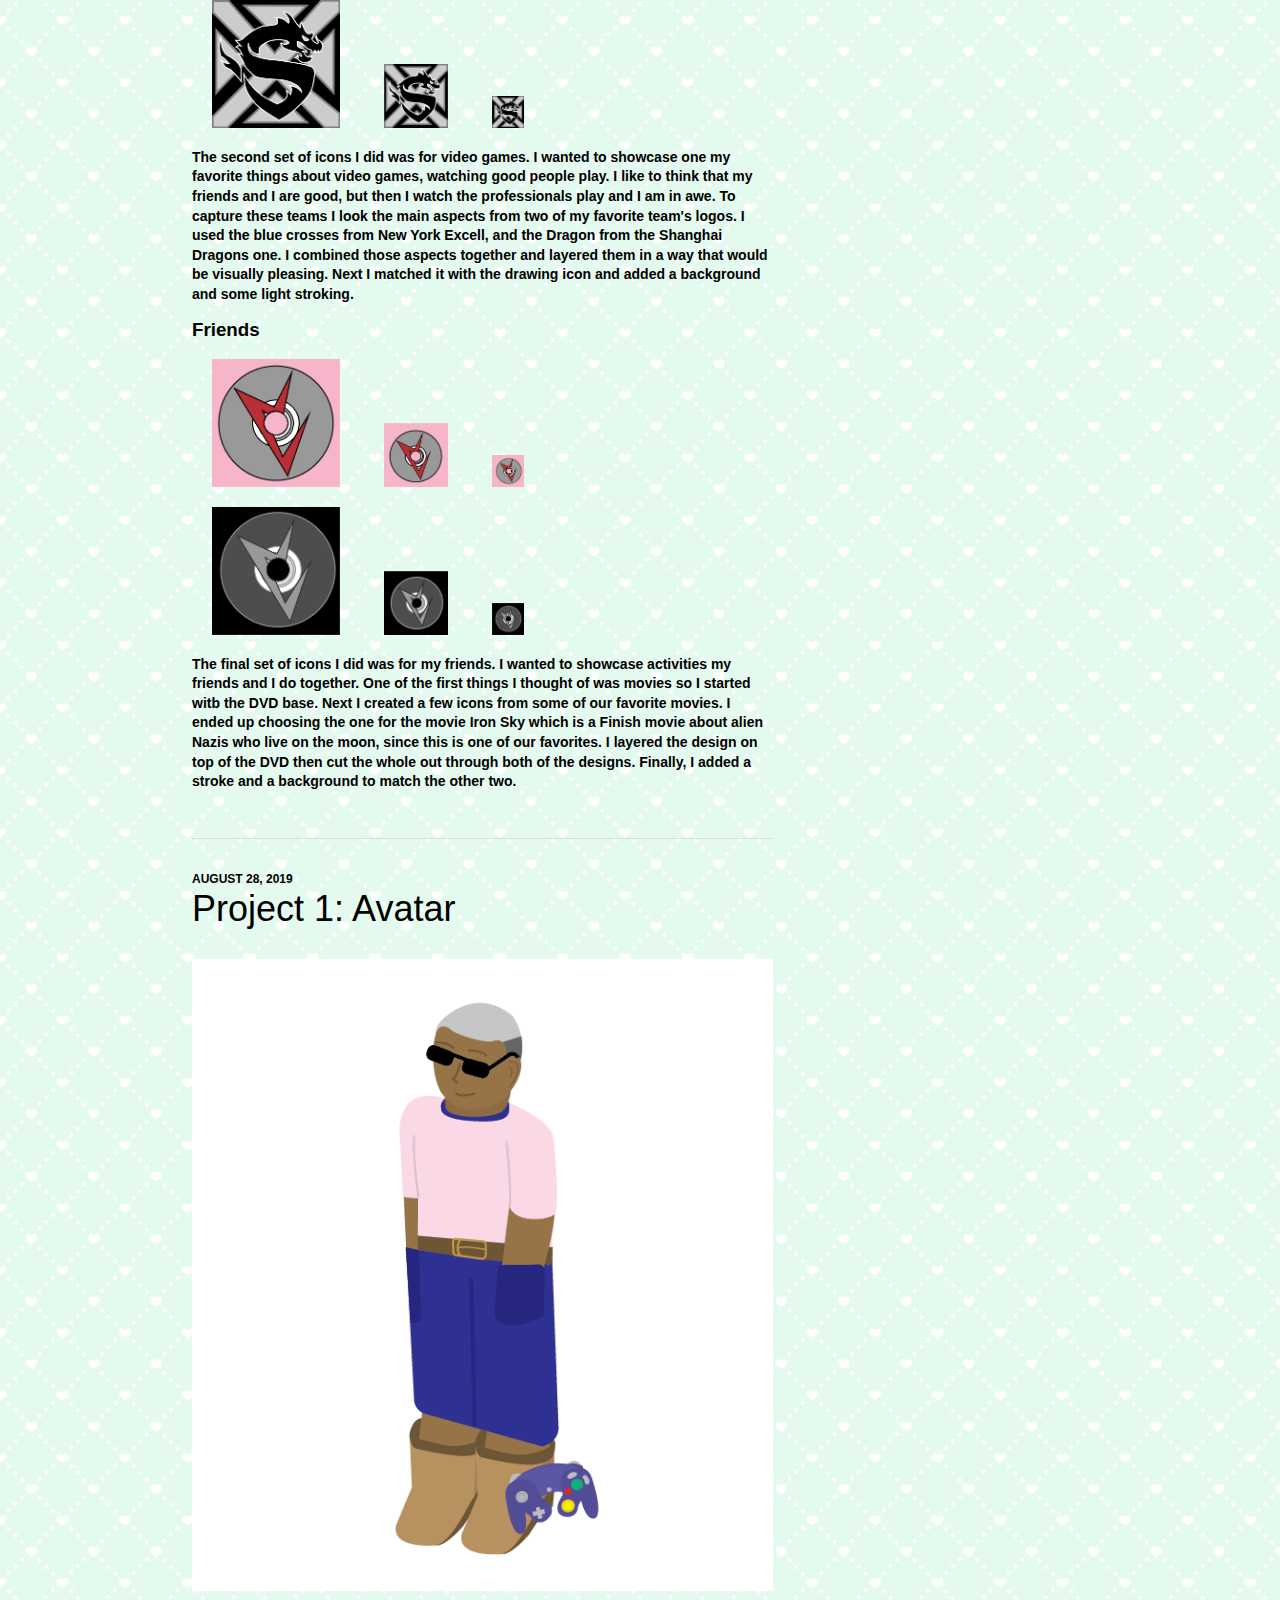
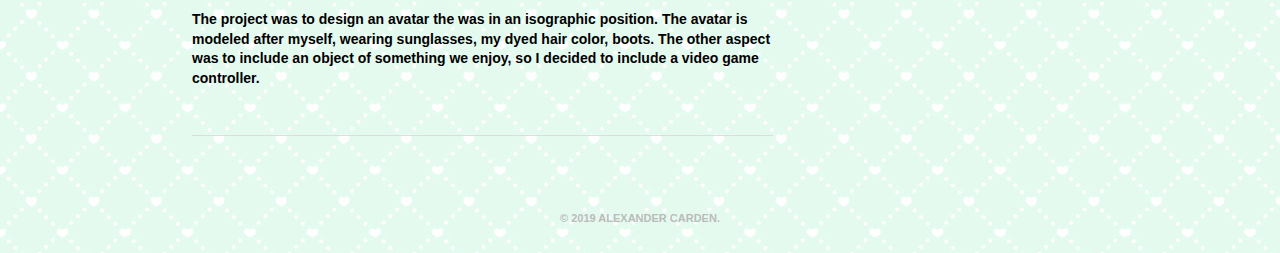
==== commit ce5d0a47: "Timeline Uploaded" ====
--- a/index.html
+++ b/index.html
@@ -23,6 +23,15 @@
 			</div>
 			<main>
 				
+				<!-- Begin Item -->
+				<div class="item">
+					<p class="date" style="color:black">August 28, 2019</p>
+					<h2>Project 4:  Timeline</h2>
+					<p>The final project was to create a timeline based off something that you do not normally see a timeline for.  I wanted to make one about comic books, but record the history of the first comic book to the beginning of the modern comic book movies.  After deciding on a topic I looked for the most important information for the timeline.  After gathering these key points I made graphics about each detail.  Finally I layered each graphic with its respective information on top of a comic styled background.
+					</p>
+					<p><a href="articles/A History of Comics.png" target="_blank">Comics Timeline PDF</a></p>
+				</div>
+
 				<!-- Begin Item -->
 				<div class="item">
 					<p class="date" style="color:black">October 30, 2019</p>
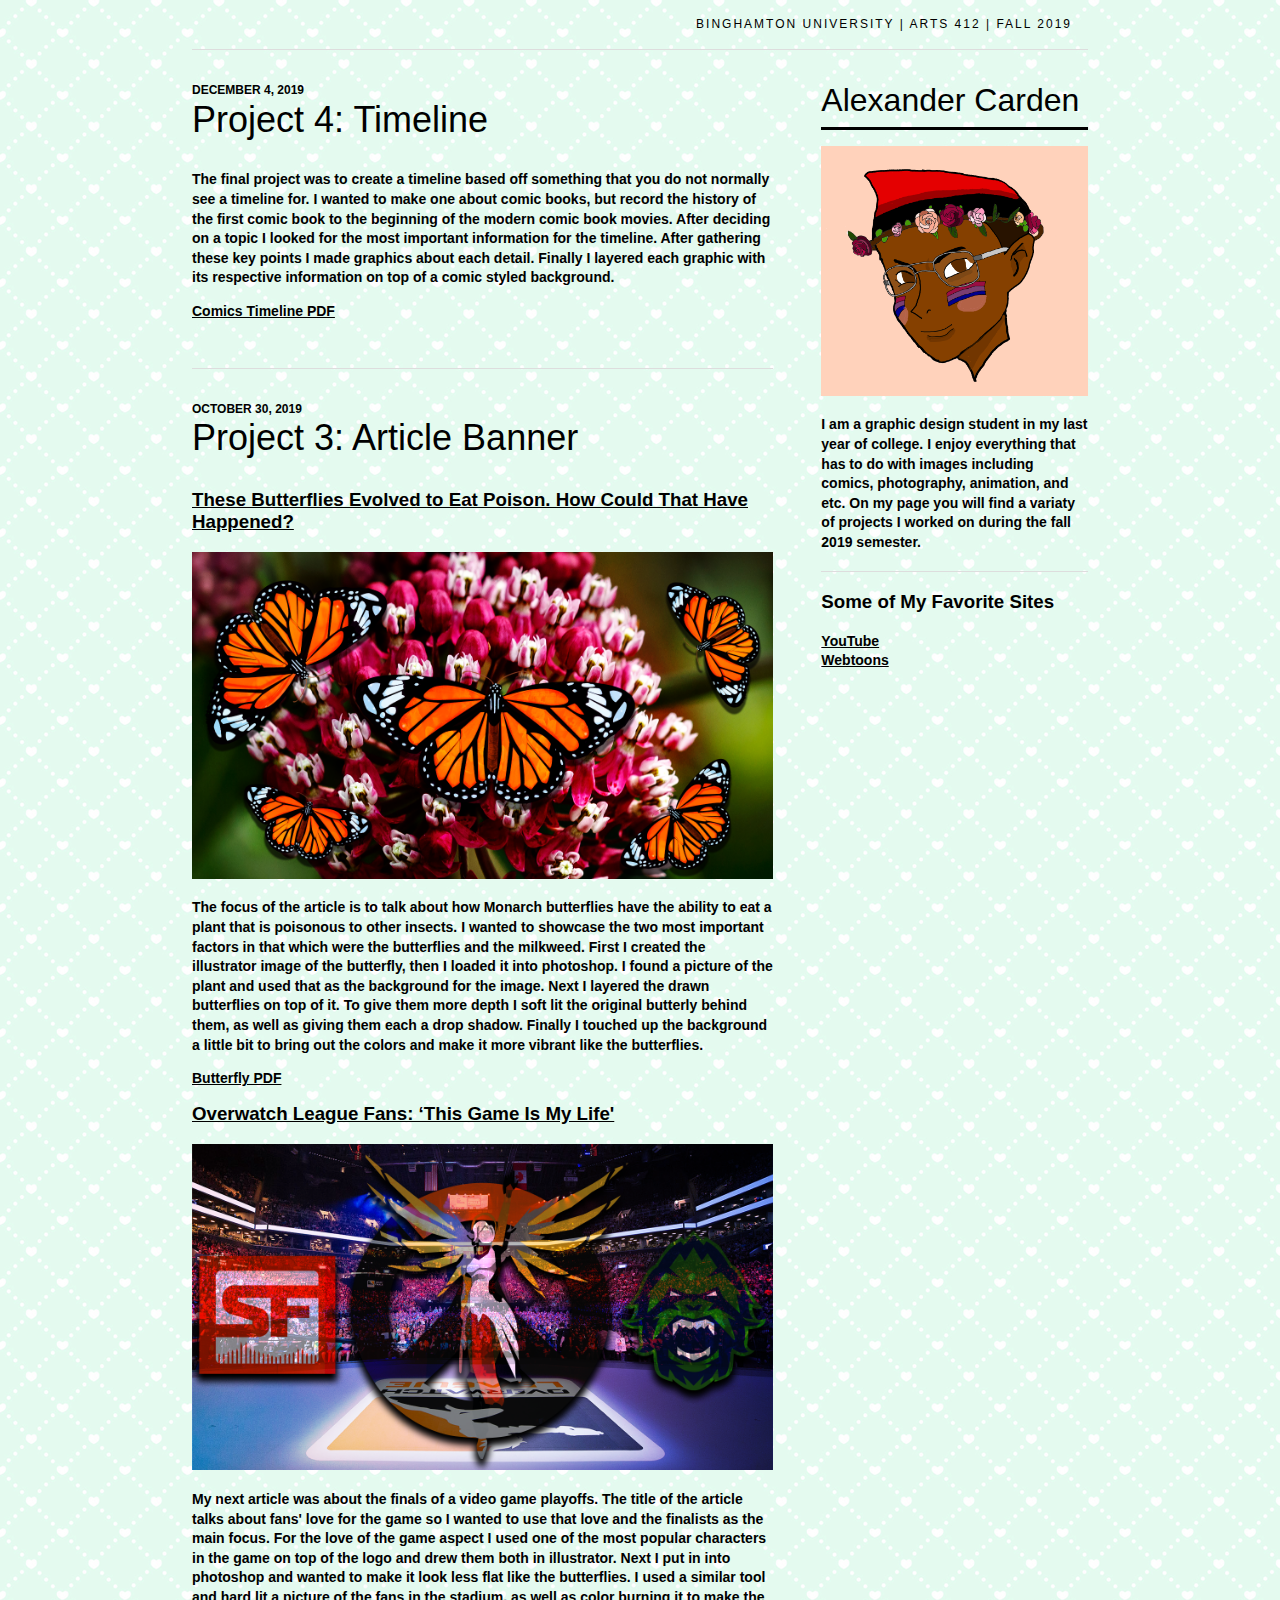
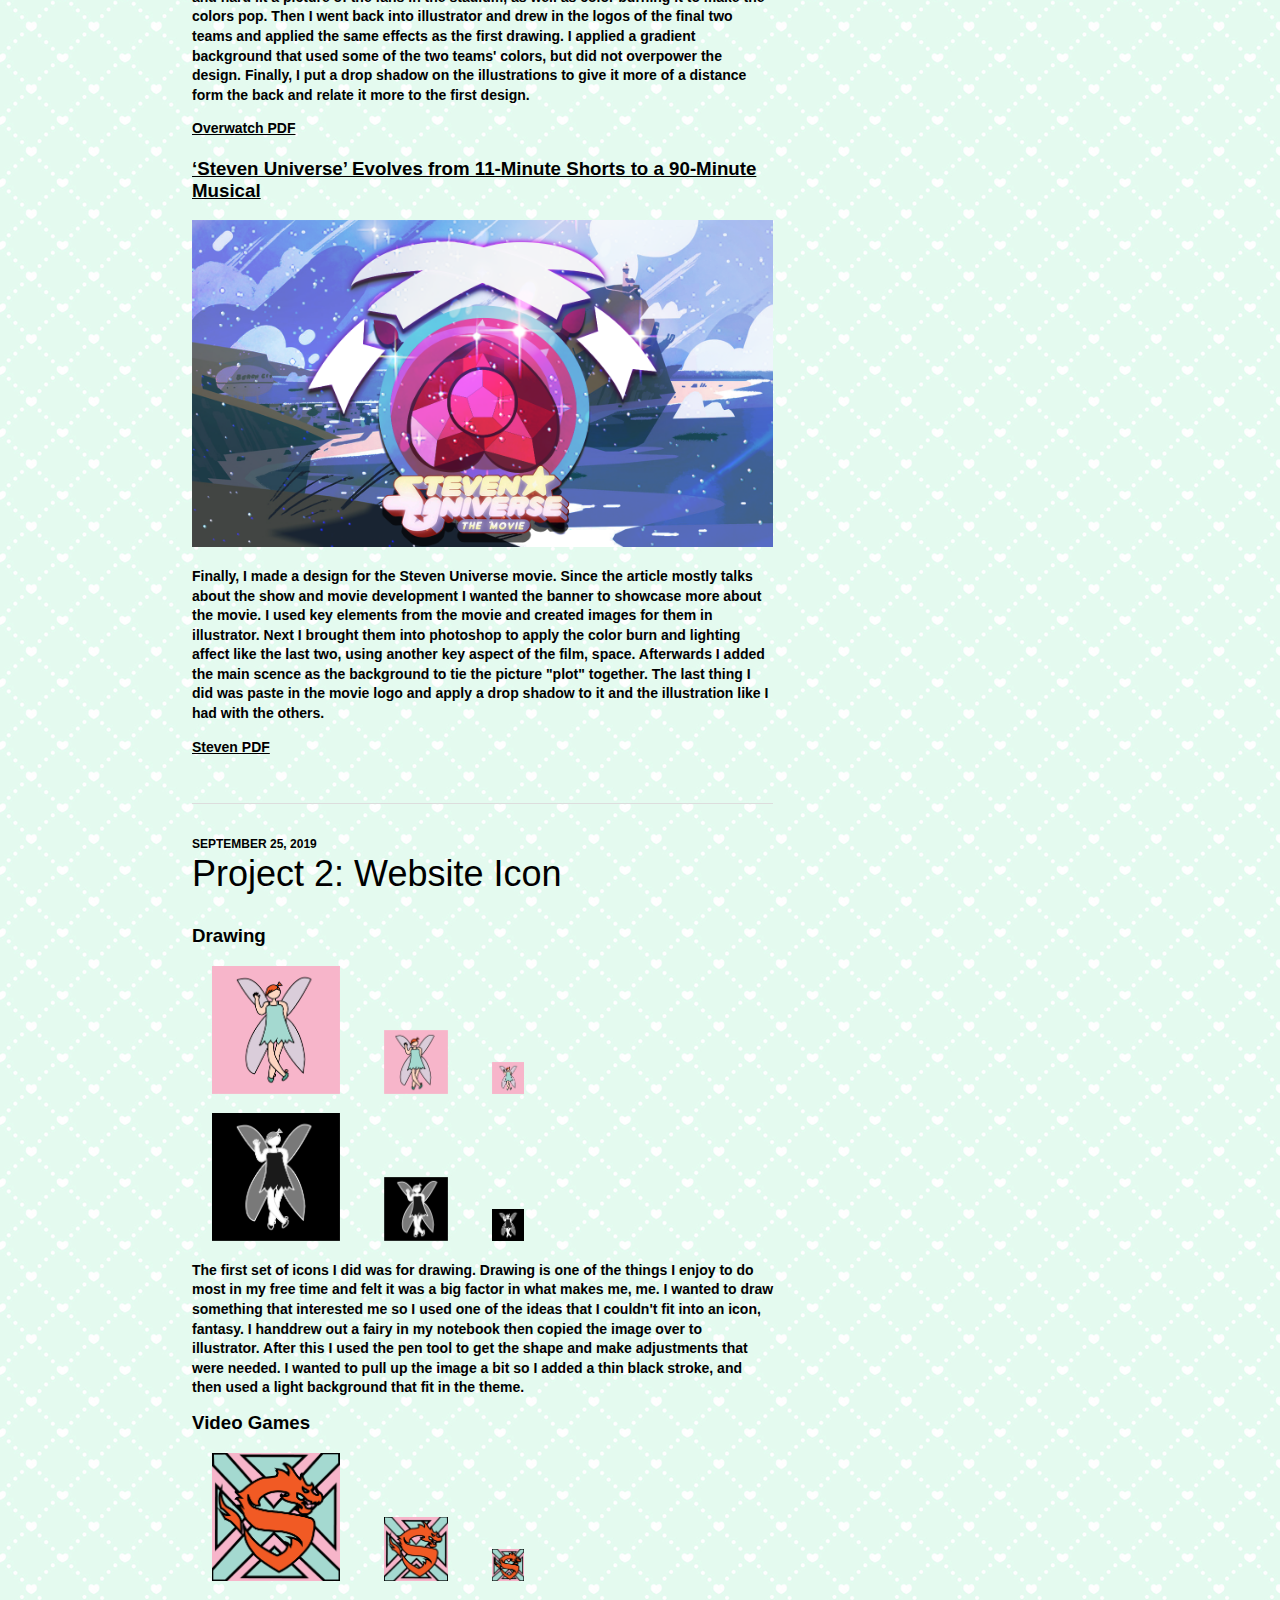
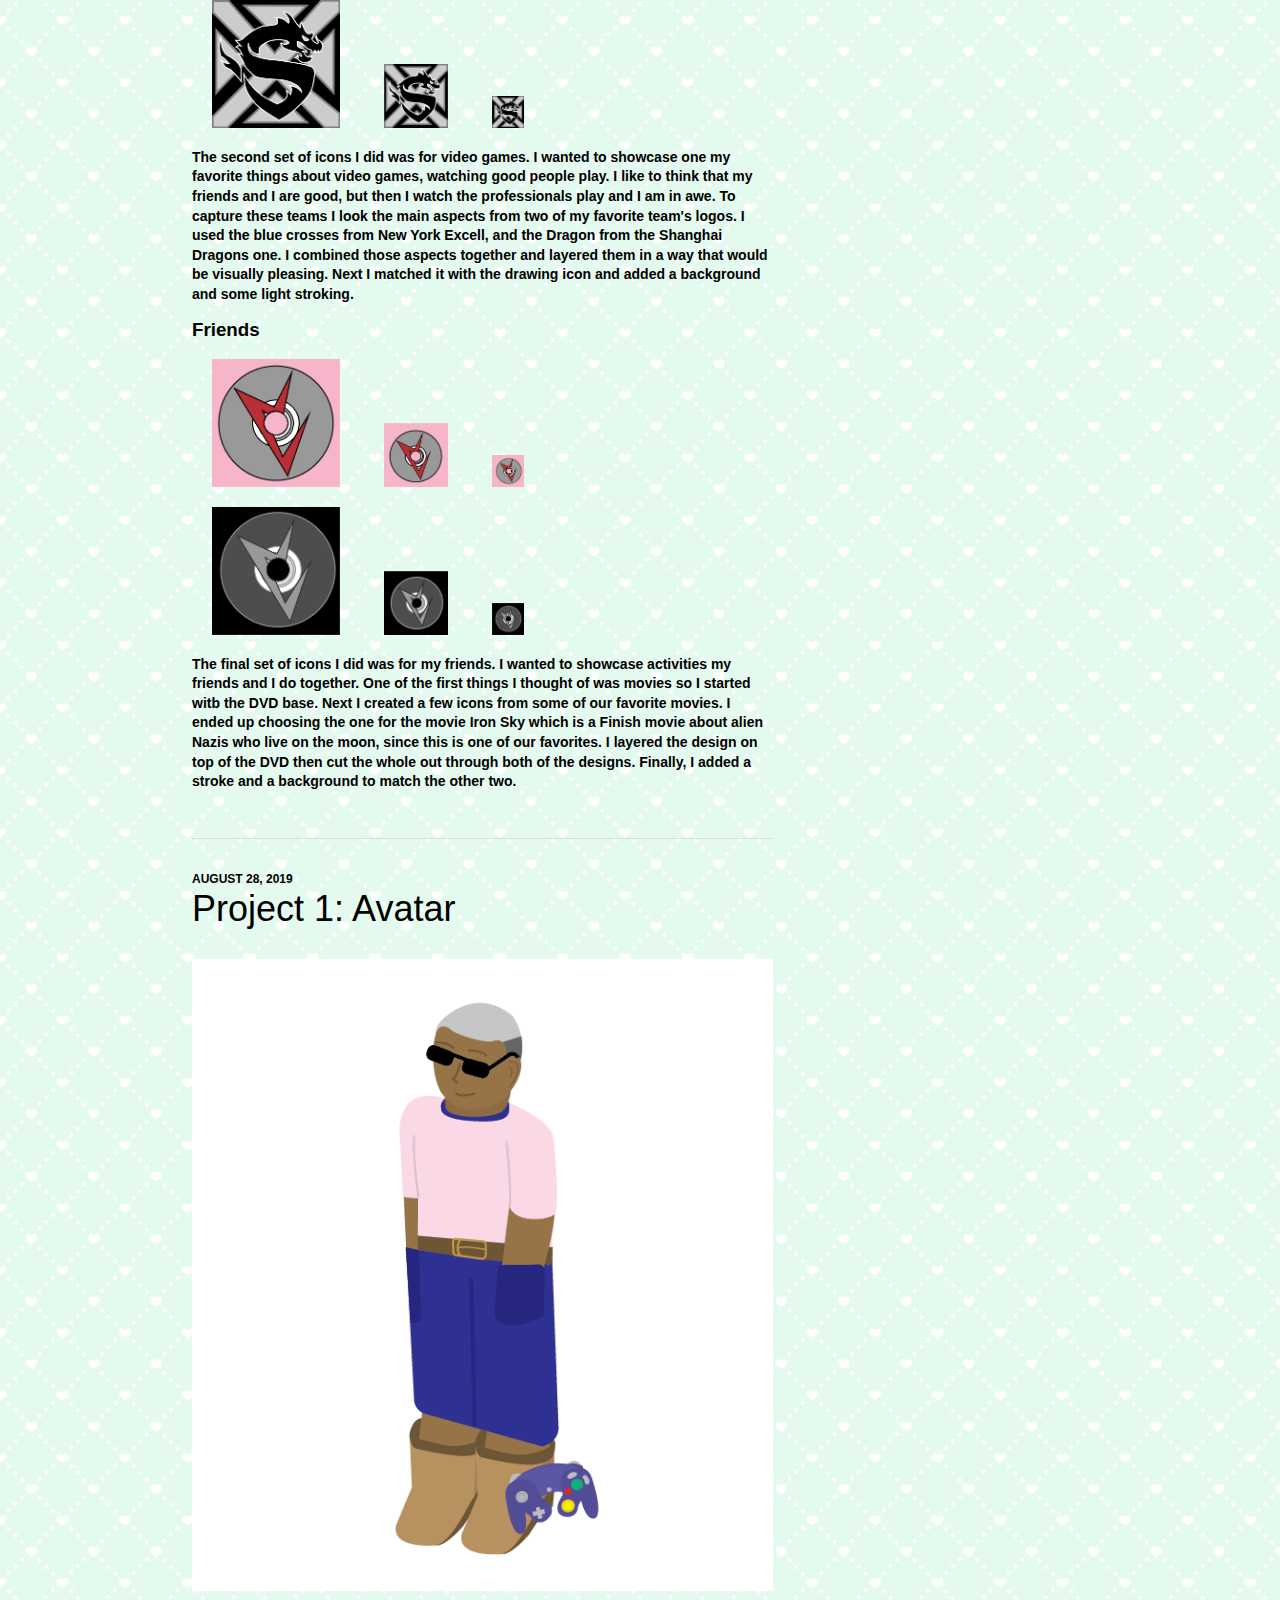
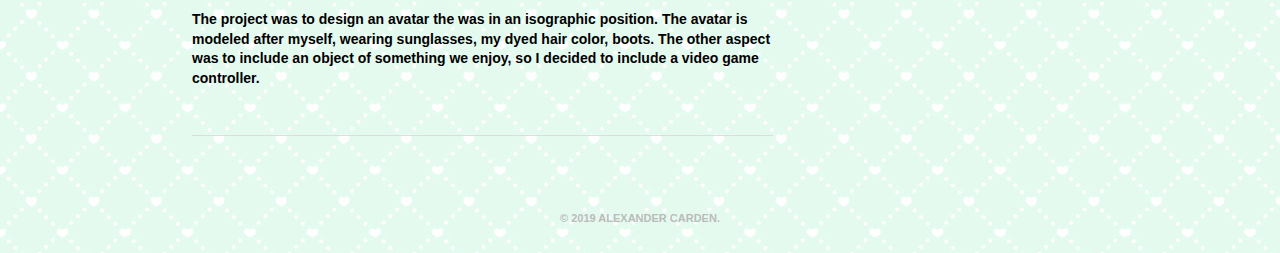
==== commit 82df320f: "Date update" ====
--- a/index.html
+++ b/index.html
@@ -25,7 +25,7 @@
 				
 				<!-- Begin Item -->
 				<div class="item">
-					<p class="date" style="color:black">August 28, 2019</p>
+					<p class="date" style="color:black">December 4, 2019</p>
 					<h2>Project 4:  Timeline</h2>
 					<p>The final project was to create a timeline based off something that you do not normally see a timeline for.  I wanted to make one about comic books, but record the history of the first comic book to the beginning of the modern comic book movies.  After deciding on a topic I looked for the most important information for the timeline.  After gathering these key points I made graphics about each detail.  Finally I layered each graphic with its respective information on top of a comic styled background.
 					</p>
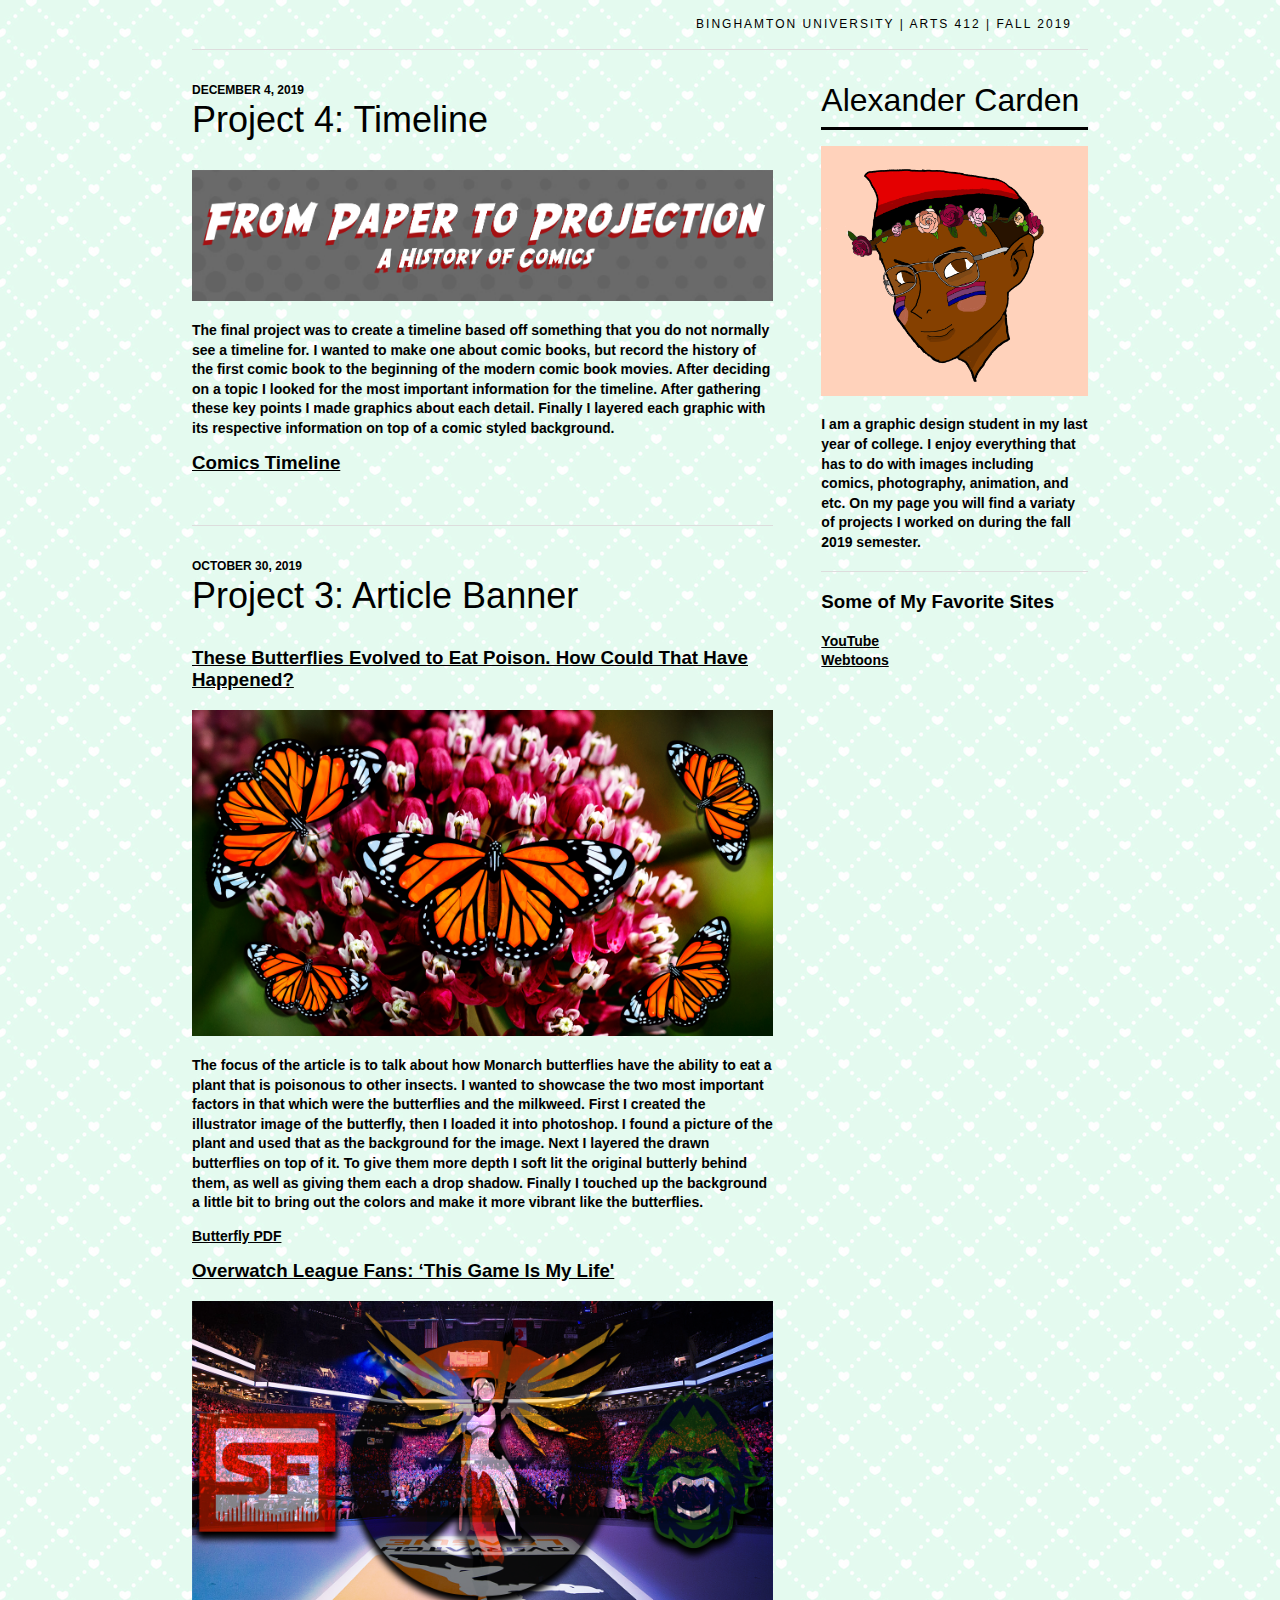
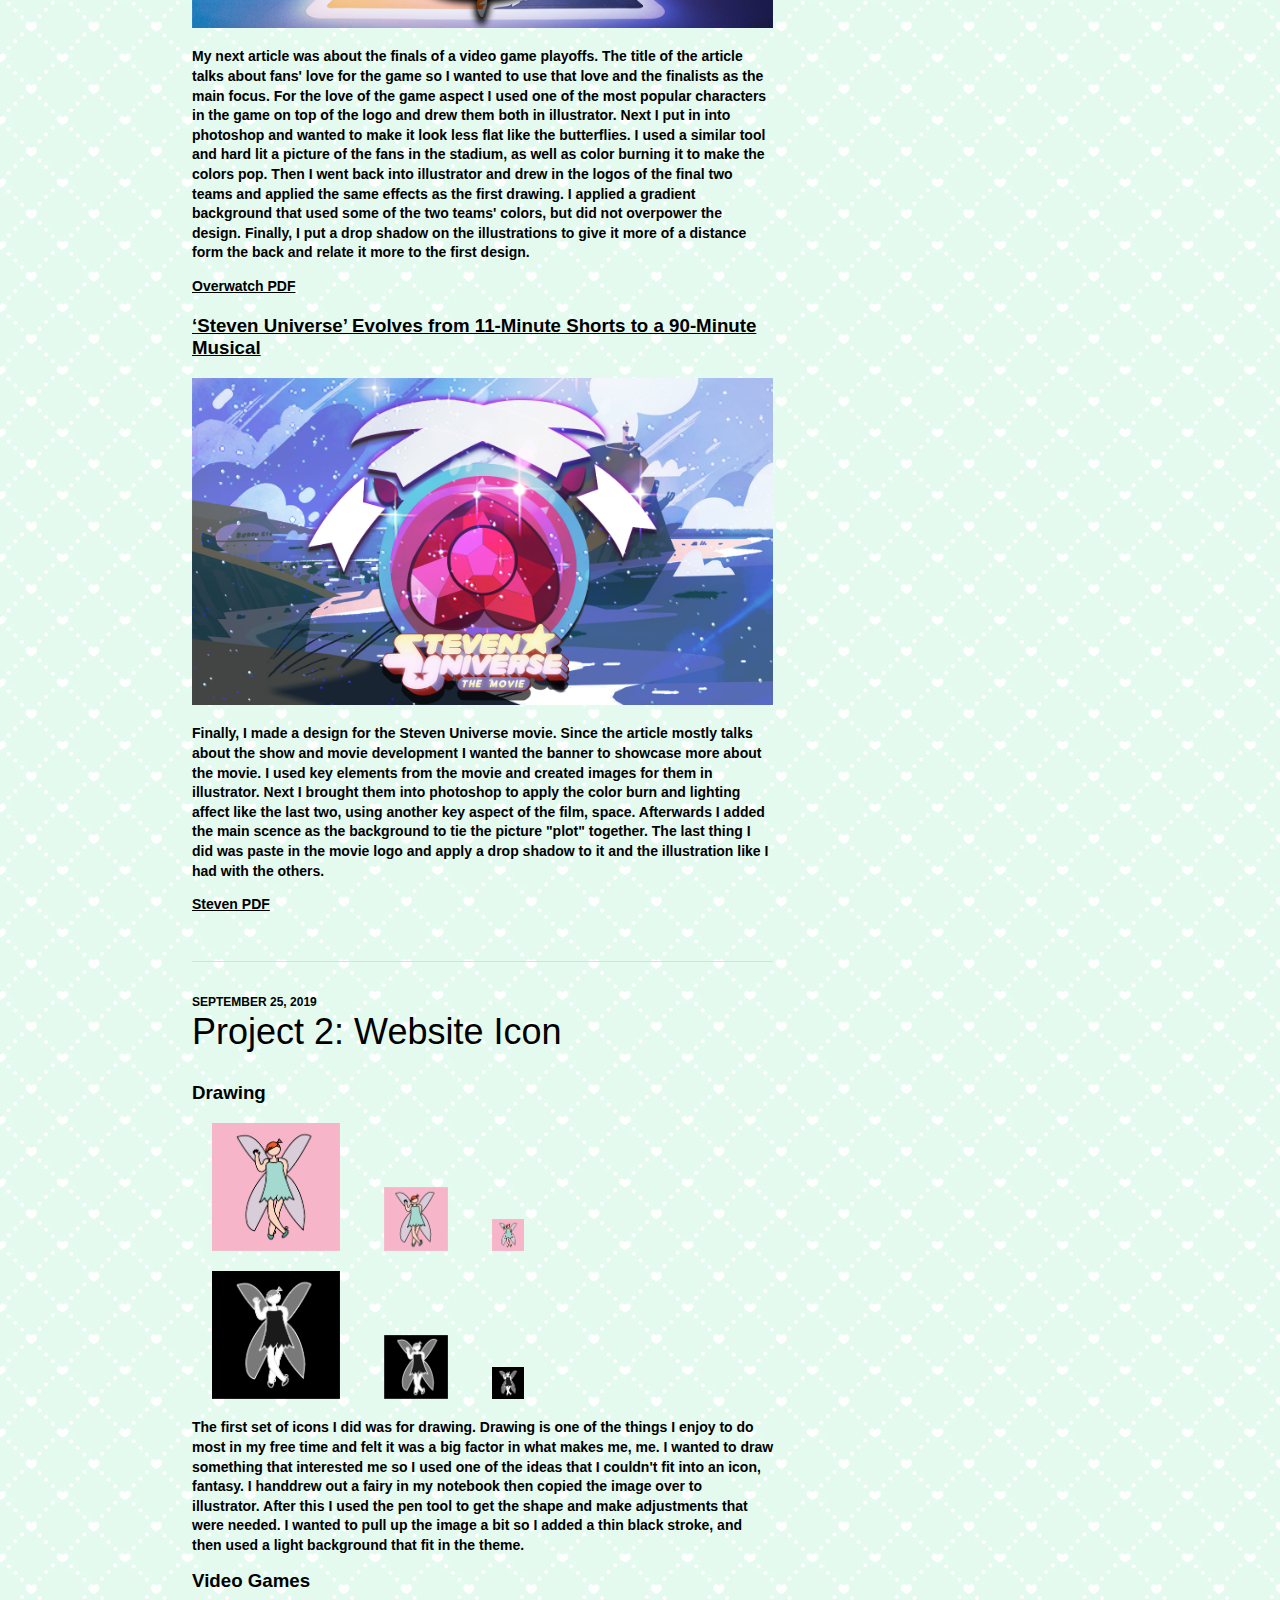
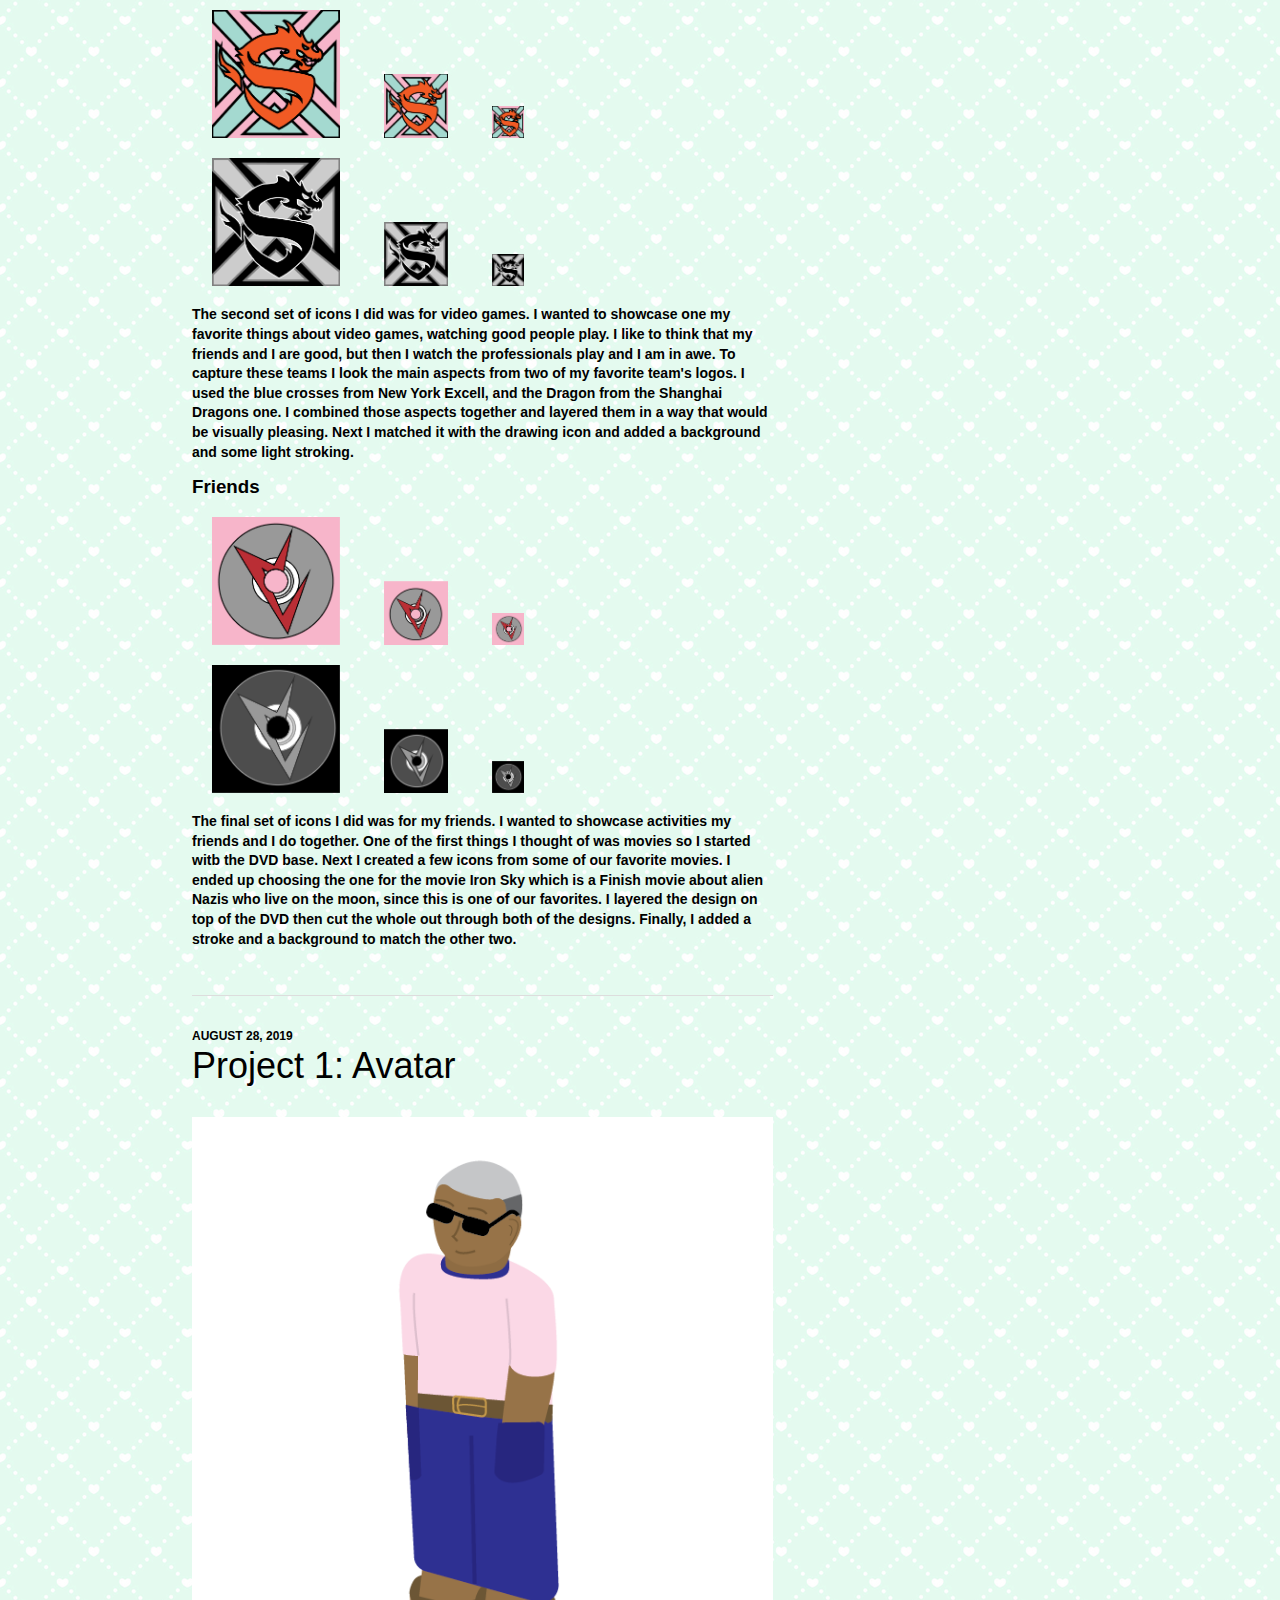
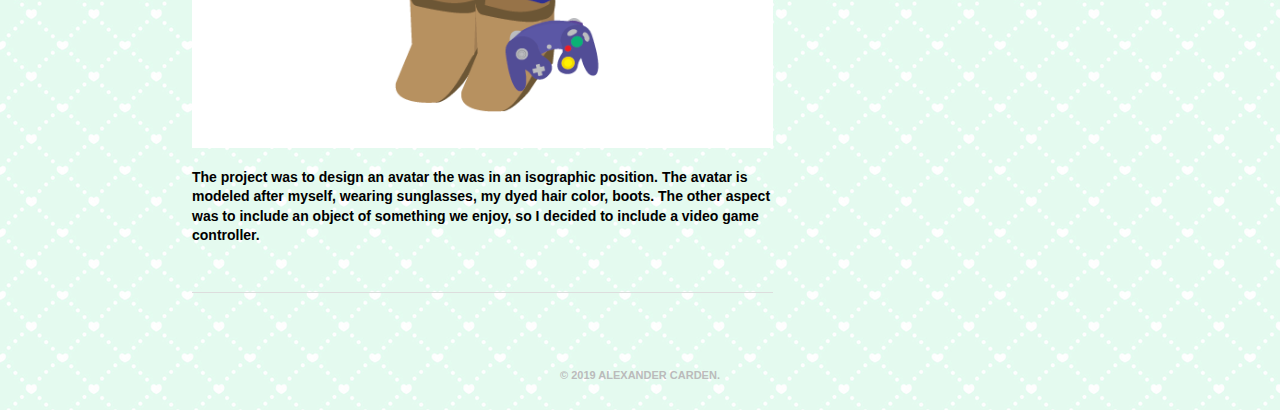
==== commit 75d50c11: "Updates" ====
--- a/index.html
+++ b/index.html
@@ -27,9 +27,10 @@
 				<div class="item">
 					<p class="date" style="color:black">December 4, 2019</p>
 					<h2>Project 4:  Timeline</h2>
+					<p><img src="Header.png"></p>
 					<p>The final project was to create a timeline based off something that you do not normally see a timeline for.  I wanted to make one about comic books, but record the history of the first comic book to the beginning of the modern comic book movies.  After deciding on a topic I looked for the most important information for the timeline.  After gathering these key points I made graphics about each detail.  Finally I layered each graphic with its respective information on top of a comic styled background.
 					</p>
-					<p><a href="articles/A History of Comics.png" target="_blank">Comics Timeline PDF</a></p>
+					<p><h3><a href="articles/A History of Comics.png" target="_blank">Comics Timeline</a></h3></p>
 				</div>
 
 				<!-- Begin Item -->
